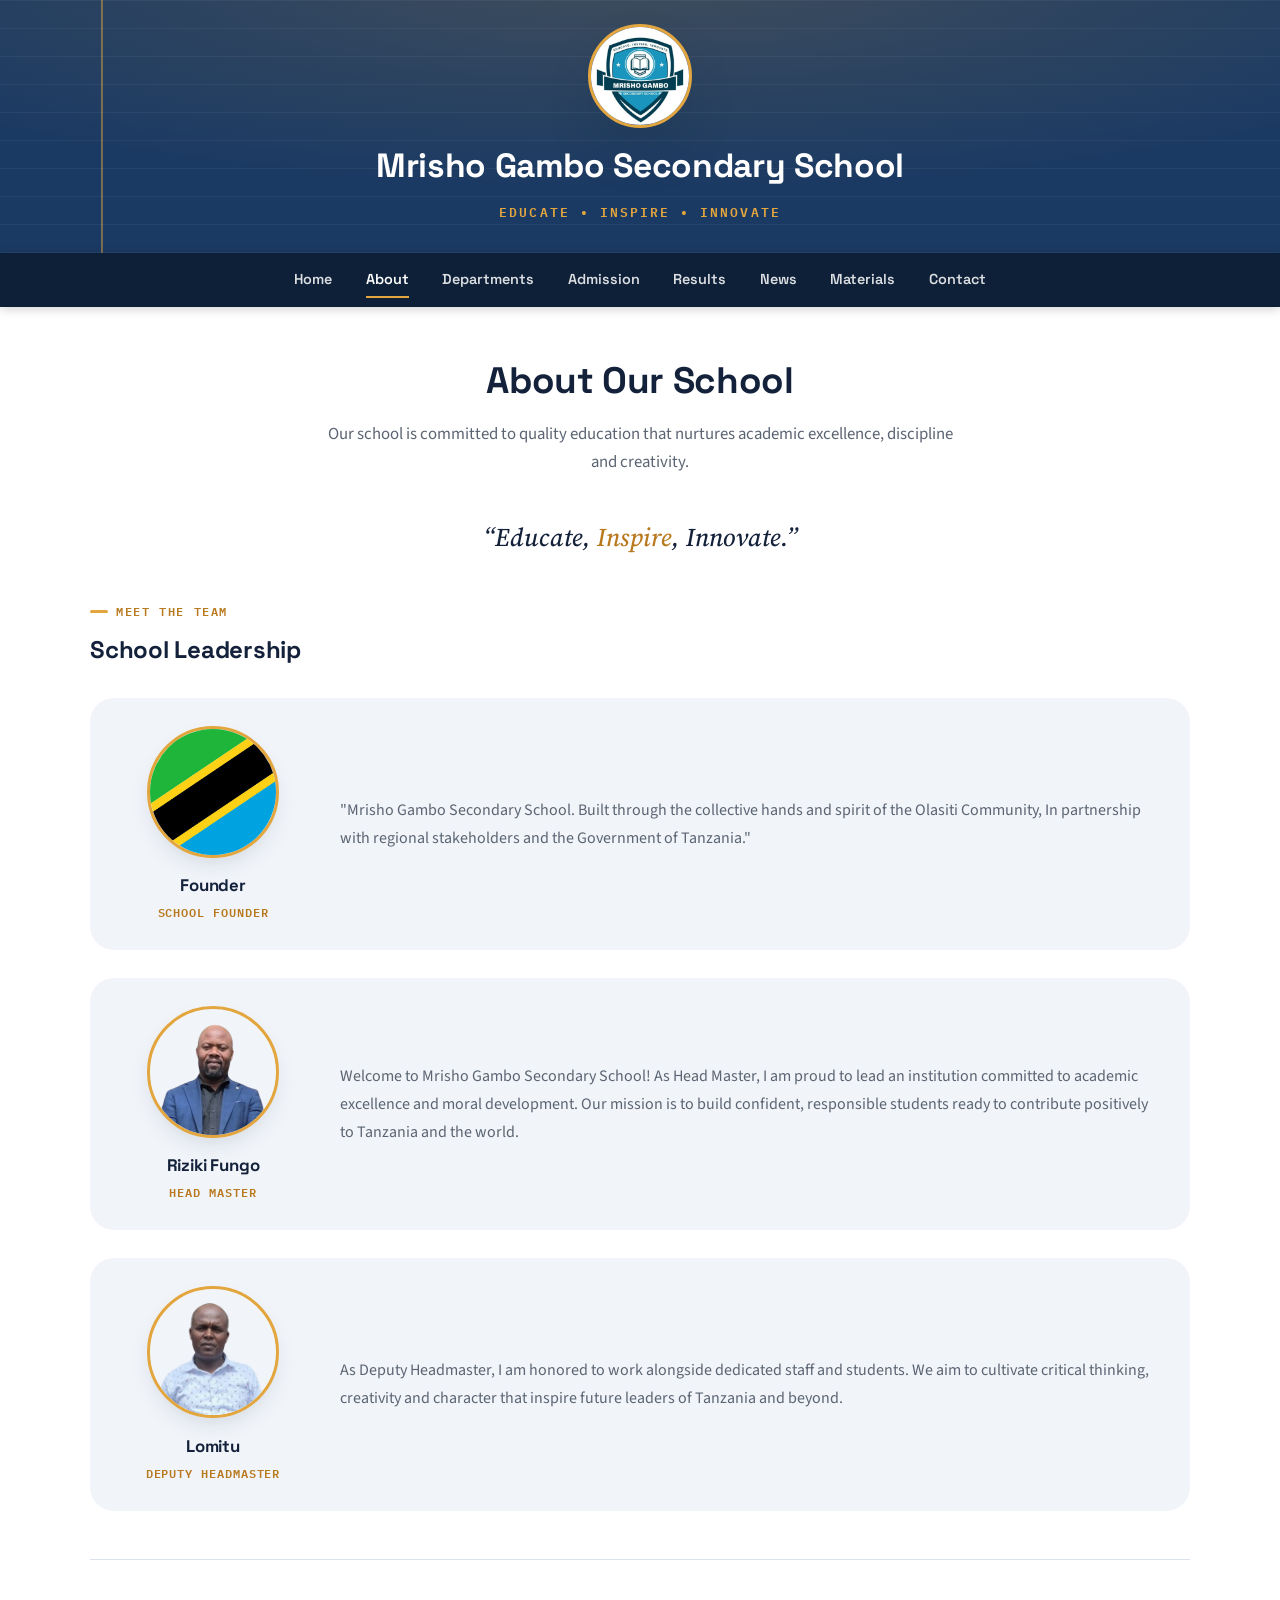
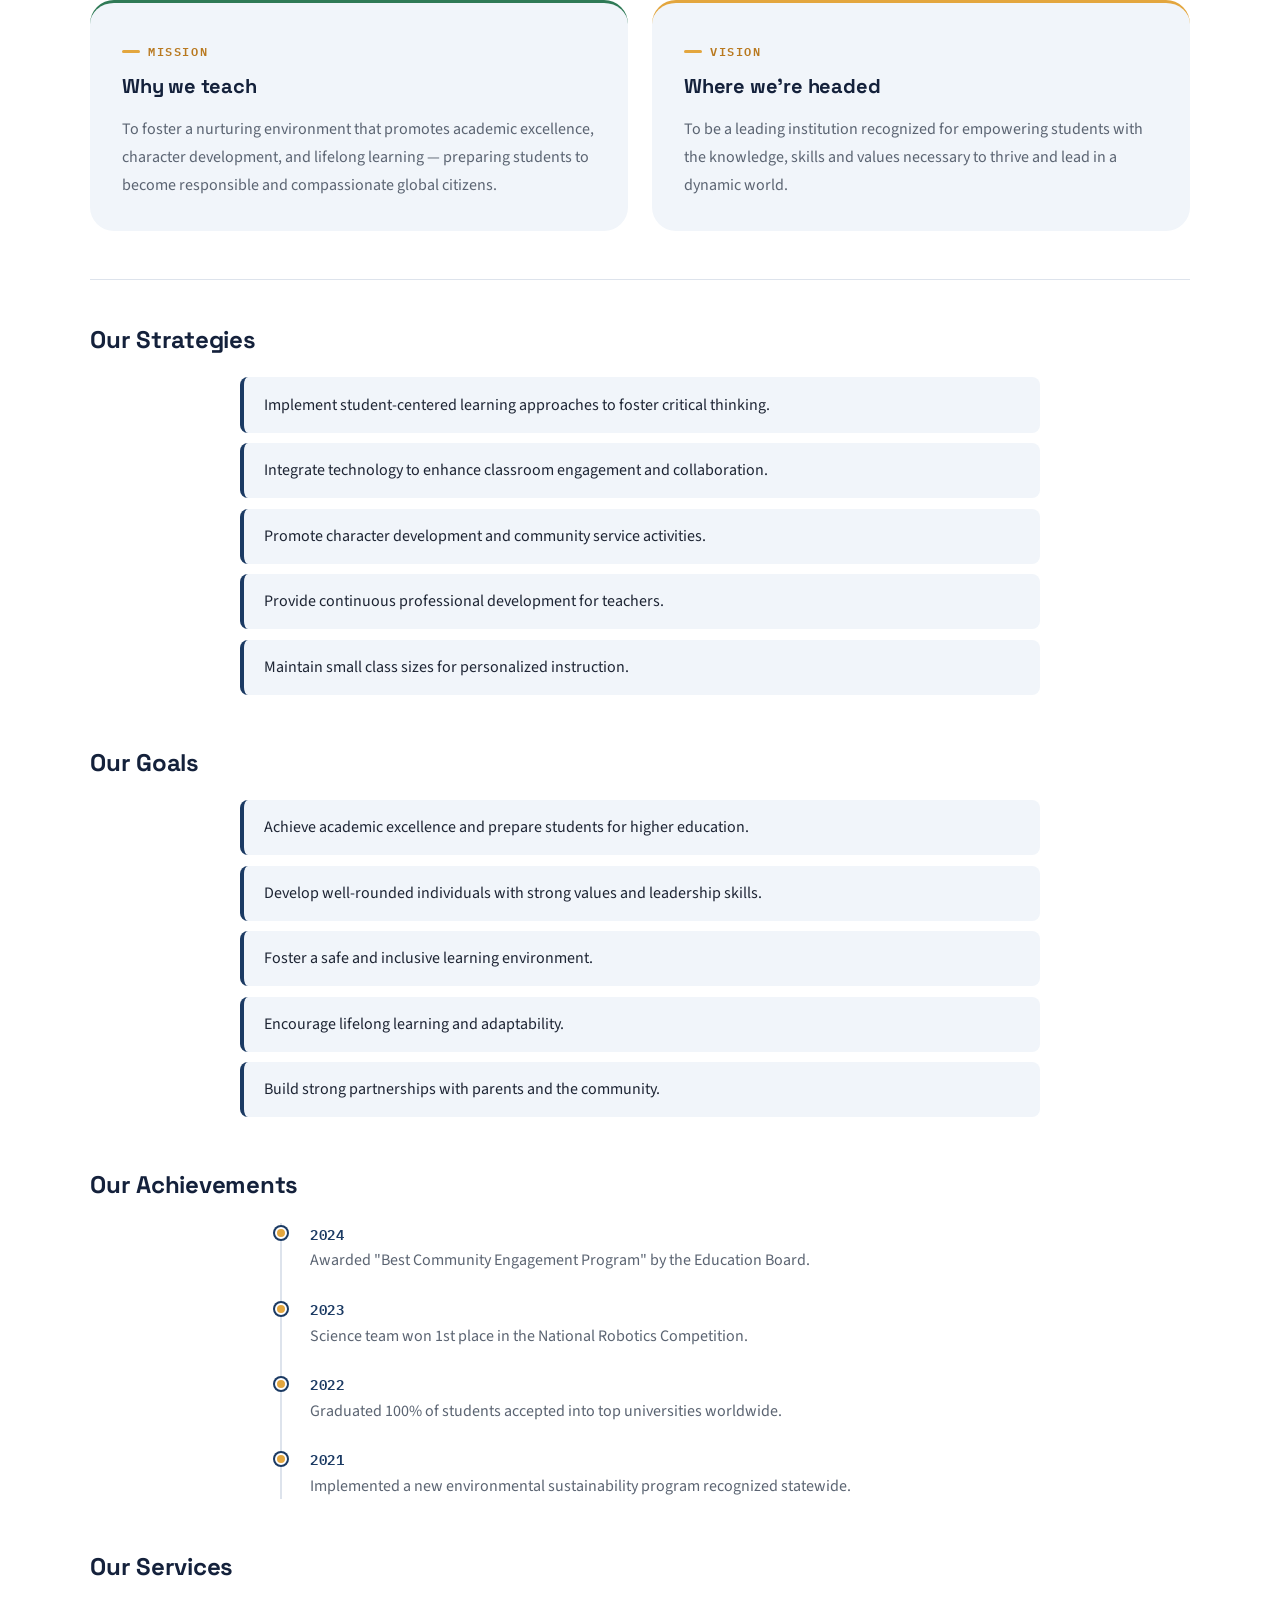
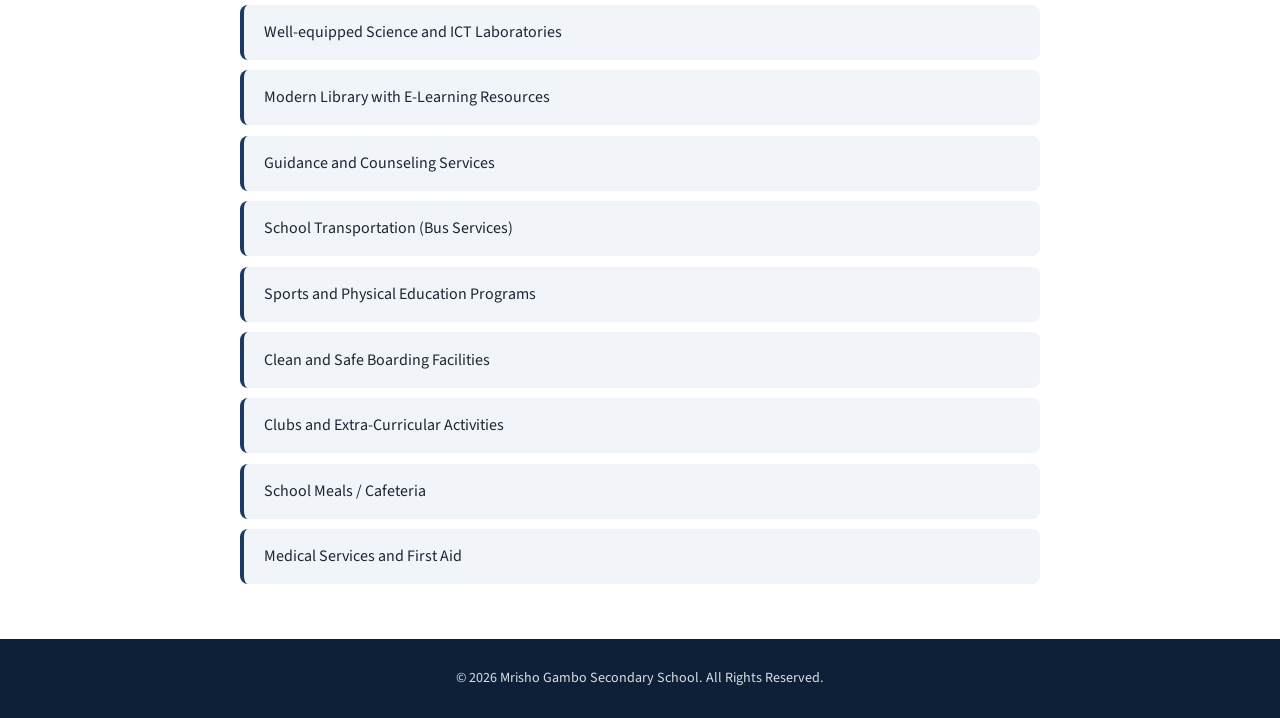
==== about.html @ 1a96da97 "Update about.html" ====
<!DOCTYPE html>
<html lang="en">
<head>
  <meta charset="UTF-8">
  <meta name="viewport" content="width=device-width, initial-scale=1.0">
  <title>About | Mrisho Gambo Secondary School</title>
  <link rel="stylesheet" href="style.css">
</head>
<body>

  <header class="site-header">
    <div class="header-inner">
      <img src="school-logo.jpg" alt="Mrisho Gambo Secondary School Logo" class="school-logo">
      <h1>Mrisho Gambo Secondary School</h1>
      <p class="tagline">Educate • Inspire • Innovate</p>
    </div>
  </header>

    <nav class="main-nav">
    <div class="nav-inner">
      <span class="nav-brand">Menu</span>
      <button class="nav-toggle" aria-label="Toggle navigation menu" aria-expanded="false">
        <span></span><span></span><span></span>
      </button>
    </div>
    <ul>
      <li><a href="home.html">Home</a></li>
      <li><a href="about.html" class="active">About</a></li>
      <li><a href="departments.html">Departments</a></li>
      <li><a href="admission.html">Admission</a></li>
      <li><a href="results.html">Results</a></li>
      <li><a href="news.html">News</a></li>
      <li><a href="notes.html">Materials</a></li>
      <li><a href="contact.html">Contact</a></li>
    </ul>
  </nav>

  <main>
    <h1 class="page-title">About Our School</h1>
    <p class="page-subtitle">Our school is committed to quality education that nurtures academic excellence, discipline and creativity.</p>

    <p class="motto">“Educate, <span>Inspire</span>, Innovate.”</p>

    <!-- Leadership -->
    <section>
      <span class="eyebrow">Meet the team</span>
      <h2>School Leadership</h2>

      <div class="profile-row">
        <div class="person-card">
          <img loading="lazy" src="flag.jpg" alt="Founder" class="person-photo">
          <h3>Founder</h3>
          <p class="person-role">School Founder</p>
        </div>
        <div class="profile-text">
          <p>
            "Mrisho Gambo Secondary School. Built through the collective hands and spirit of the Olasiti Community, 
            In partnership with regional stakeholders and the Government of Tanzania."
          </p>
        </div>
      </div>

      <div class="profile-row">
        <div class="person-card">
          <img loading="lazy" src="fungo.png" alt="Head Master" class="person-photo">
          <h3>Riziki Fungo</h3>
          <p class="person-role">Head Master</p>
        </div>
        <div class="profile-text">
          <p>
            Welcome to Mrisho Gambo Secondary School!
            As Head Master, I am proud to lead an institution committed to academic excellence
            and moral development. Our mission is to build confident, responsible students
            ready to contribute positively to Tanzania and the world.
          </p>
        </div>
      </div>

      <div class="profile-row">
        <div class="person-card">
          <img loading="lazy" src="lomitu.png" alt="Deputy Headmaster" class="person-photo">
          <h3>Lomitu</h3>
          <p class="person-role">Deputy Headmaster</p>
        </div>
        <div class="profile-text">
          <p>
            As Deputy Headmaster, I am honored to work alongside dedicated staff and students.
            We aim to cultivate critical thinking, creativity and character that inspire
            future leaders of Tanzania and beyond.
          </p>
        </div>
      </div>
    </section>

    <hr>

    <section>
      <div class="icon-panels">
        <div class="icon-panel">
          <span class="eyebrow">Mission</span>
          <h2>Why we teach</h2>
          <p>
            To foster a nurturing environment that promotes academic excellence, character development,
            and lifelong learning — preparing students to become responsible and compassionate global citizens.
          </p>
        </div>
        <div class="icon-panel">
          <span class="eyebrow">Vision</span>
          <h2>Where we're headed</h2>
          <p>
            To be a leading institution recognized for empowering students with the knowledge,
            skills and values necessary to thrive and lead in a dynamic world.
          </p>
        </div>
      </div>
    </section>

    <hr>

    <section>
      <h2>Our Strategies</h2>
      <ul class="content-list">
        <li>Implement student-centered learning approaches to foster critical thinking.</li>
        <li>Integrate technology to enhance classroom engagement and collaboration.</li>
        <li>Promote character development and community service activities.</li>
        <li>Provide continuous professional development for teachers.</li>
        <li>Maintain small class sizes for personalized instruction.</li>
      </ul>
    </section>

    <section>
      <h2>Our Goals</h2>
      <ul class="content-list">
        <li>Achieve academic excellence and prepare students for higher education.</li>
        <li>Develop well-rounded individuals with strong values and leadership skills.</li>
        <li>Foster a safe and inclusive learning environment.</li>
        <li>Encourage lifelong learning and adaptability.</li>
        <li>Build strong partnerships with parents and the community.</li>
      </ul>
    </section>

    <section>
      <h2>Our Achievements</h2>
      <ol class="timeline">
        <li><span class="year">2024</span><p>Awarded "Best Community Engagement Program" by the Education Board.</p></li>
        <li><span class="year">2023</span><p>Science team won 1st place in the National Robotics Competition.</p></li>
        <li><span class="year">2022</span><p>Graduated 100% of students accepted into top universities worldwide.</p></li>
        <li><span class="year">2021</span><p>Implemented a new environmental sustainability program recognized statewide.</p></li>
      </ol>
    </section>

    <section>
      <h2>Our Services</h2>
      <ul class="content-list">
        <li>Well-equipped Science and ICT Laboratories</li>
        <li>Modern Library with E-Learning Resources</li>
        <li>Guidance and Counseling Services</li>
        <li>School Transportation (Bus Services)</li>
        <li>Sports and Physical Education Programs</li>
        <li>Clean and Safe Boarding Facilities</li>
        <li>Clubs and Extra-Curricular Activities</li>
        <li>School Meals / Cafeteria</li>
        <li>Medical Services and First Aid</li>
      </ul>
    </section>

  </main>

  <footer class="site-footer">
    <p>&copy; 2026 Mrisho Gambo Secondary School. All Rights Reserved.</p>
  </footer>

  <script src="site.js" defer></script>
</body>
</html>
---- style.css ----
/* ==================================================================
   Mrisho Gambo Secondary School — Shared Styles
   Design system: exercise-book ruled margins, brass gold + deep
   indigo, Space Grotesk headings over Source Sans body copy.
   ================================================================== */

@import url('https://fonts.googleapis.com/css2?family=Space+Grotesk:wght@500;600;700&family=Source+Sans+3:wght@400;500;600;700&family=Source+Serif+4:ital,opsz,wght@0,8..60,500;1,8..60,500&family=IBM+Plex+Mono:wght@500;600&display=swap');

:root {
  /* Color */
  --ink: #14213b;
  --indigo: #1b3a63;
  --indigo-deep: #0e2038;
  --gold: #e3a63e;
  --gold-deep: #b9791f;
  --leaf: #2f7a56;
  --leaf-deep: #21573d;
  --paper: #ffffff;
  --panel: #f1f5fa;
  --panel-deep: #e7edf5;
  --line: #dde3ec;
  --text: #1d2433;
  --text-muted: #5b6472;

  /* Elevation */
  --shadow-sm: 0 1px 3px rgba(14, 32, 56, 0.08);
  --shadow: 0 10px 28px -12px rgba(14, 32, 56, 0.22);
  --shadow-lg: 0 26px 60px -18px rgba(14, 32, 56, 0.3);

  /* Shape / motion */
  --radius-sm: 8px;
  --radius: 14px;
  --radius-lg: 24px;
  --ease: cubic-bezier(0.4, 0, 0.2, 1);
  --speed: 0.25s;

  /* Type */
  --font-display: 'Space Grotesk', 'Segoe UI', sans-serif;
  --font-body: 'Source Sans 3', 'Segoe UI', sans-serif;
  --font-serif: 'Source Serif 4', Georgia, serif;
  --font-mono: 'IBM Plex Mono', 'Consolas', monospace;
}

*, *::before, *::after { box-sizing: border-box; margin: 0; padding: 0; }

html { scroll-behavior: smooth; }

@media (prefers-reduced-motion: reduce) {
  html { scroll-behavior: auto; }
  *, *::before, *::after { animation-duration: 0.01ms !important; animation-iteration-count: 1 !important; transition-duration: 0.01ms !important; }
}

body {
  font-family: var(--font-body);
  background: var(--paper);
  color: var(--text);
  line-height: 1.65;
  min-height: 100vh;
  display: flex;
  flex-direction: column;
}

img { max-width: 100%; height: auto; display: block; }

a { color: var(--indigo); text-decoration: none; transition: color var(--speed) var(--ease); }
a:hover { color: var(--gold-deep); }

:focus-visible {
  outline: 3px solid var(--gold);
  outline-offset: 2px;
  border-radius: 4px;
}

h1, h2, h3, h4 { font-family: var(--font-display); color: var(--ink); font-weight: 700; letter-spacing: -0.01em; }

/* ========== EYEBROW / LABEL ========== */
.eyebrow {
  display: inline-flex;
  align-items: center;
  gap: 0.5rem;
  font-family: var(--font-mono);
  font-size: 0.72rem;
  font-weight: 600;
  letter-spacing: 0.14em;
  text-transform: uppercase;
  color: var(--gold-deep);
  margin-bottom: 0.6rem;
}

.eyebrow::before {
  content: "";
  width: 18px;
  height: 3px;
  background: var(--gold);
  border-radius: 2px;
  flex-shrink: 0;
}

/* ========== HEADER ========== */
.site-header {
  position: relative;
  background: var(--indigo);
  color: var(--white, #fff);
  padding: 1.5rem 1.5rem 0;
  text-align: center;
  overflow: hidden;
  isolation: isolate;
}

/* Exercise-book ruled-paper texture + margin line — the site's signature motif */
.site-header::before {
  content: "";
  position: absolute;
  inset: 0;
  z-index: -1;
  background-image:
    linear-gradient(rgba(255, 255, 255, 0.055) 1px, transparent 1px),
    linear-gradient(90deg, transparent calc(8% - 1px), rgba(227, 166, 62, 0.55) calc(8% - 1px), rgba(227, 166, 62, 0.55) 8%, transparent calc(8% + 1px));
  background-size: 100% 28px, 100% 100%;
  background-repeat: repeat, no-repeat;
  opacity: 0.9;
}

.site-header::after {
  content: "";
  position: absolute;
  inset: 0;
  z-index: -1;
  background: radial-gradient(120% 140% at 50% -10%, rgba(227, 166, 62, 0.18), transparent 60%);
}

.header-inner {
  max-width: 1140px;
  margin: 0 auto;
  display: flex;
  flex-direction: column;
  align-items: center;
  gap: 0.5rem;
  padding-bottom: 1.6rem;
}

.school-logo {
  width: 104px;
  height: 104px;
  border-radius: 50%;
  object-fit: cover;
  border: 3px solid var(--gold);
  box-shadow: var(--shadow-lg);
  background: var(--paper);
}

.site-header h1 {
  font-size: clamp(1.5rem, 1.1rem + 1.5vw, 2.1rem);
  font-weight: 700;
  letter-spacing: -0.01em;
  margin: 0.15rem 0 0;
  color: var(--paper);
}

.site-header .tagline {
  font-family: var(--font-mono);
  font-size: 0.8rem;
  font-weight: 600;
  letter-spacing: 0.16em;
  text-transform: uppercase;
  color: var(--gold);
  margin-bottom: 0.25rem;
}

/* ========== NAVIGATION ========== */
.main-nav {
  background: var(--indigo-deep);
  position: sticky;
  top: 0;
  z-index: 200;
  box-shadow: 0 2px 10px rgba(0, 0, 0, 0.18);
}

.nav-inner {
  max-width: 1140px;
  margin: 0 auto;
  display: flex;
  align-items: center;
  justify-content: space-between;
  padding: 0 1rem;
}

.nav-brand {
  display: none;
  font-family: var(--font-display);
  font-weight: 700;
  color: var(--paper);
  font-size: 0.95rem;
  padding: 0.9rem 0;
}

.nav-toggle {
  display: none;
  flex-direction: column;
  justify-content: center;
  align-items: center;
  gap: 5px;
  width: 42px;
  height: 42px;
  margin: 0.55rem 0;
  background: transparent;
  border: 1px solid rgba(255, 255, 255, 0.25);
  border-radius: var(--radius-sm);
  cursor: pointer;
}

.nav-toggle span {
  display: block;
  width: 20px;
  height: 2px;
  background: var(--paper);
  border-radius: 2px;
  transition: transform var(--speed) var(--ease), opacity var(--speed) var(--ease);
}

.nav-toggle[aria-expanded="true"] span:nth-child(1) { transform: translateY(7px) rotate(45deg); }
.nav-toggle[aria-expanded="true"] span:nth-child(2) { opacity: 0; }
.nav-toggle[aria-expanded="true"] span:nth-child(3) { transform: translateY(-7px) rotate(-45deg); }

.main-nav ul {
  list-style: none;
  display: flex;
  flex-wrap: wrap;
  justify-content: center;
  margin: 0 auto;
  padding: 0;
}

.main-nav a {
  position: relative;
  display: block;
  color: rgba(255, 255, 255, 0.85);
  padding: 0.95rem 1.05rem;
  font-family: var(--font-display);
  font-weight: 600;
  font-size: 0.9rem;
  transition: color var(--speed) var(--ease);
}

.main-nav a::after {
  content: "";
  position: absolute;
  left: 1.05rem;
  right: 1.05rem;
  bottom: 0.55rem;
  height: 2px;
  background: var(--gold);
  transform: scaleX(0);
  transform-origin: left;
  transition: transform var(--speed) var(--ease);
}

.main-nav a:hover,
.main-nav a.active {
  color: var(--paper);
}

.main-nav a:hover::after,
.main-nav a.active::after {
  transform: scaleX(1);
}

/* ========== MAIN CONTENT ========== */
main {
  flex: 1;
  width: 100%;
  max-width: 1140px;
  margin: 0 auto;
  padding: 2.75rem 1.25rem;
}

.page-title {
  text-align: center;
  font-size: clamp(1.7rem, 1.4rem + 1.2vw, 2.3rem);
  color: var(--ink);
  margin-bottom: 0.6rem;
}

.page-subtitle {
  text-align: center;
  color: var(--text-muted);
  max-width: 640px;
  margin: 0 auto 2.5rem;
  font-size: 1.05rem;
}

section { margin-bottom: 3rem; }
section:last-child { margin-bottom: 0; }

section > h2 {
  color: var(--ink);
  font-size: 1.5rem;
  margin-bottom: 1.1rem;
}

hr {
  border: none;
  border-top: 1px solid var(--line);
  margin: 2.5rem 0;
}

/* Reveal-on-scroll (progressive enhancement via site.js) */
.reveal {
  opacity: 0;
  transform: translateY(16px);
  transition: opacity 0.6s var(--ease), transform 0.6s var(--ease);
}

.reveal.is-visible { opacity: 1; transform: none; }

/* ========== CARDS ========== */
.card-grid {
  display: grid;
  grid-template-columns: repeat(auto-fit, minmax(250px, 1fr));
  gap: 1.5rem;
  margin: 1.5rem 0;
}

.card {
  background: var(--paper);
  border-radius: var(--radius);
  padding: 1.75rem 1.5rem;
  box-shadow: var(--shadow-sm);
  transition: transform var(--speed) var(--ease), box-shadow var(--speed) var(--ease), border-color var(--speed) var(--ease);
  text-align: left;
  border: 1px solid var(--line);
  border-top: 3px solid var(--indigo);
}

.card:hover {
  transform: translateY(-5px);
  box-shadow: var(--shadow);
  border-top-color: var(--gold);
}

.card h3 { color: var(--ink); font-size: 1.2rem; margin-bottom: 0.5rem; }
.card p { color: var(--text-muted); font-size: 0.95rem; margin-bottom: 1.25rem; }

.btn {
  display: inline-flex;
  align-items: center;
  gap: 0.5rem;
  background: var(--indigo);
  color: var(--paper);
  padding: 0.7rem 1.4rem;
  border-radius: var(--radius-sm);
  font-family: var(--font-display);
  font-weight: 600;
  font-size: 0.88rem;
  border: none;
  cursor: pointer;
  transition: background var(--speed) var(--ease), transform var(--speed) var(--ease), box-shadow var(--speed) var(--ease);
}

.btn::after { content: "\2192"; transition: transform var(--speed) var(--ease); }
.btn:hover { background: var(--indigo-deep); color: var(--paper); transform: translateY(-2px); box-shadow: var(--shadow); }
.btn:hover::after { transform: translateX(3px); }

.btn-accent { background: var(--gold); color: var(--indigo-deep); }
.btn-accent:hover { background: var(--gold-deep); color: var(--paper); }

/* ========== LISTS ========== */
.content-list {
  list-style: none;
  max-width: 800px;
  margin: 0 auto;
}

.content-list li {
  background: var(--panel);
  padding: 0.95rem 1.25rem;
  margin-bottom: 0.65rem;
  border-radius: var(--radius-sm);
  border-left: 4px solid var(--indigo);
  line-height: 1.55;
}

.content-list li strong { color: var(--indigo); font-family: var(--font-display); }

/* ========== TABLES ========== */
.table-wrap {
  overflow-x: auto;
  margin: 1.5rem 0;
  border-radius: var(--radius);
  box-shadow: var(--shadow-sm);
  background: var(--paper);
  border: 1px solid var(--line);
}

table { width: 100%; border-collapse: collapse; min-width: 600px; }

th, td { padding: 0.9rem 1rem; text-align: center; border-bottom: 1px solid var(--line); font-size: 0.94rem; }

th {
  background: var(--indigo);
  color: var(--paper);
  font-family: var(--font-mono);
  font-weight: 600;
  font-size: 0.78rem;
  letter-spacing: 0.06em;
  text-transform: uppercase;
  white-space: nowrap;
}

tr:nth-child(even) { background: var(--panel); }
tr:hover { background: var(--panel-deep); }

td:first-child { text-align: left; font-weight: 600; white-space: nowrap; color: var(--ink); }

/* ========== PROFILE / FLIP CARDS ========== */
.profile-row {
  display: flex;
  flex-wrap: wrap;
  gap: 2rem;
  align-items: center;
  margin: 1.75rem 0;
  background: var(--panel);
  padding: 1.75rem;
  border-radius: var(--radius-lg);
}

.profile-text { flex: 1; min-width: 260px; }
.profile-text p { color: var(--text-muted); line-height: 1.75; }

/* Leadership portrait — static, no interaction required to read it */
.person-card {
  width: 190px;
  flex-shrink: 0;
  text-align: center;
}

.person-photo {
  width: 132px;
  height: 132px;
  border-radius: 50%;
  object-fit: cover;
  margin: 0 auto 0.9rem;
  border: 3px solid var(--gold);
  box-shadow: var(--shadow);
}

.person-card h3 { font-size: 1.05rem; color: var(--ink); margin-bottom: 0.2rem; }

.person-card .person-role {
  font-family: var(--font-mono);
  font-size: 0.72rem;
  font-weight: 600;
  letter-spacing: 0.08em;
  text-transform: uppercase;
  color: var(--gold-deep);
}

/* Department cards — subject header strip + head-of-department row, always visible */
.dept-grid {
  display: grid;
  grid-template-columns: repeat(auto-fill, minmax(220px, 1fr));
  gap: 1.25rem;
  margin: 1.5rem 0;
}

.dept-card {
  background: var(--paper);
  border-radius: var(--radius);
  overflow: hidden;
  border: 1px solid var(--line);
  box-shadow: var(--shadow-sm);
  transition: transform var(--speed) var(--ease), box-shadow var(--speed) var(--ease);
}

.dept-card:hover { transform: translateY(-4px); box-shadow: var(--shadow); }

.dept-top {
  color: var(--paper);
  font-family: var(--font-display);
  font-weight: 700;
  font-size: 0.85rem;
  letter-spacing: 0.02em;
  padding: 0.85rem 1rem;
  background: var(--indigo);
}

/* Rotate a harmonious 6-color set across department cards instead of arbitrary inline colors */
.dept-card:nth-of-type(6n+1) .dept-top { background: var(--indigo); }
.dept-card:nth-of-type(6n+2) .dept-top { background: var(--leaf); }
.dept-card:nth-of-type(6n+3) .dept-top { background: var(--gold-deep); }
.dept-card:nth-of-type(6n+4) .dept-top { background: #4a4f80; }
.dept-card:nth-of-type(6n+5) .dept-top { background: #2c6e73; }
.dept-card:nth-of-type(6n+6) .dept-top { background: #8a5a2e; }

.dept-body {
  display: flex;
  align-items: center;
  gap: 0.85rem;
  padding: 0.95rem 1rem;
}

.dept-avatar {
  width: 48px;
  height: 48px;
  border-radius: 50%;
  object-fit: cover;
  flex-shrink: 0;
  border: 2px solid var(--panel);
}

.dept-body h3 { font-size: 0.94rem; color: var(--ink); margin-bottom: 0.15rem; }
.dept-body p { color: var(--text-muted); font-size: 0.78rem; }

/* ========== CONTACT CARDS ========== */
.contact-grid {
  display: grid;
  grid-template-columns: repeat(auto-fit, minmax(260px, 1fr));
  gap: 1.5rem;
  margin: 2rem 0;
}

.teacher-card {
  background: var(--paper);
  border-radius: var(--radius);
  padding: 1.85rem 1.35rem;
  text-align: center;
  box-shadow: var(--shadow-sm);
  border-top: 4px solid var(--indigo);
  transition: transform var(--speed) var(--ease), box-shadow var(--speed) var(--ease);
}

.teacher-card:hover { transform: translateY(-5px); box-shadow: var(--shadow); }

.teacher-card img {
  width: 116px; height: 116px; border-radius: 50%; object-fit: cover;
  margin: 0 auto 1rem; border: 3px solid var(--panel);
}

.teacher-card h3 { color: var(--ink); font-size: 1.2rem; margin-bottom: 0.2rem; }

.teacher-card .role {
  font-family: var(--font-mono); color: var(--gold-deep); font-weight: 600;
  margin-bottom: 0.85rem; font-size: 0.78rem; letter-spacing: 0.08em; text-transform: uppercase;
}

.teacher-card .contact-info { font-size: 0.9rem; color: var(--text-muted); }
.teacher-card .contact-info a { color: var(--indigo); }

/* Contact form */
.contact-form {
  background: var(--panel);
  padding: 2.25rem;
  border-radius: var(--radius-lg);
  max-width: 560px;
  margin: 2rem auto;
}

.contact-form h2 { text-align: center; margin-bottom: 1.5rem; display: block; }

.contact-form label {
  display: block; font-weight: 600; margin-bottom: 0.35rem;
  font-size: 0.85rem; color: var(--ink); font-family: var(--font-display);
}

.contact-form input, .contact-form textarea {
  width: 100%; padding: 0.75rem 1rem; margin-bottom: 1.1rem;
  border: 1px solid var(--line); border-radius: var(--radius-sm);
  font-size: 1rem; font-family: var(--font-body); background: var(--paper);
  transition: border-color var(--speed) var(--ease), box-shadow var(--speed) var(--ease);
}

.contact-form input:focus, .contact-form textarea:focus {
  outline: none; border-color: var(--indigo);
  box-shadow: 0 0 0 3px rgba(27, 58, 99, 0.14);
}

.contact-form button { width: 100%; justify-content: center; padding: 0.9rem; font-size: 1rem; }

/* Map */
.map-container {
  width: 100%; border-radius: var(--radius-lg); overflow: hidden;
  box-shadow: var(--shadow); margin: 2rem 0; background: var(--panel);
  border: 1px solid var(--line);
}

.map-container iframe { width: 100%; height: 400px; border: 0; display: block; }

/* ========== NEWS ========== */
.news-list {
  display: grid;
  grid-template-columns: repeat(auto-fit, minmax(300px, 1fr));
  gap: 1.4rem;
  max-width: 1000px;
  margin: 0 auto;
}

.news-item {
  background: var(--paper);
  padding: 1.5rem 1.6rem;
  border-radius: var(--radius);
  box-shadow: var(--shadow-sm);
  border-left: 5px solid var(--indigo);
  transition: box-shadow var(--speed) var(--ease), transform var(--speed) var(--ease), border-color var(--speed) var(--ease);
}

.news-item:hover { box-shadow: var(--shadow); transform: translateY(-3px); border-left-color: var(--gold); }
.news-item h3 { font-size: 1.1rem; margin-bottom: 0.5rem; }
.news-item h3 a { color: var(--ink); cursor: pointer; }
.news-item h3 a:hover { color: var(--gold-deep); }
.news-item p { color: var(--text-muted); font-size: 0.94rem; }

/* Modal */
.modal {
  display: none; position: fixed; z-index: 1000; inset: 0;
  background: rgba(14, 32, 56, 0.65); overflow-y: auto; padding: 2rem 1rem;
}

.modal-content {
  background: var(--paper); max-width: 640px; margin: 2rem auto; padding: 1.75rem;
  border-radius: var(--radius-lg); text-align: center; position: relative;
  max-height: 85vh; overflow-y: auto; box-shadow: var(--shadow-lg);
}

.modal-content img { width: 100%; border-radius: var(--radius-sm); margin-bottom: 0.75rem; }
.modal-content h2 { margin-bottom: 1rem; }
.modal-content ul { text-align: left; margin: 1rem 0; padding-left: 1.2rem; }
.modal-content li { margin-bottom: 0.45rem; }

.close-btn {
  background: var(--indigo); color: var(--paper); border: none; padding: 0.6rem 1.5rem;
  border-radius: var(--radius-sm); font-family: var(--font-display); font-weight: 600;
  cursor: pointer; margin-top: 0.75rem; font-size: 0.92rem;
}

.close-btn:hover { background: var(--indigo-deep); }

/* ========== NOTES / MATERIALS ========== */
.materials-grid {
  display: grid;
  grid-template-columns: repeat(auto-fit, minmax(220px, 1fr));
  gap: 1.25rem;
  margin: 1.5rem 0 2.5rem;
}

.material-card {
  background: var(--indigo);
  color: var(--paper);
  padding: 1.6rem 1.35rem;
  border-radius: var(--radius);
  text-align: center;
  box-shadow: var(--shadow-sm);
  transition: transform var(--speed) var(--ease), background var(--speed) var(--ease), box-shadow var(--speed) var(--ease);
}

.material-card:hover { transform: translateY(-4px); background: var(--indigo-deep); box-shadow: var(--shadow); }
.material-card h3 { font-size: 1.02rem; margin-bottom: 0.95rem; letter-spacing: 0.01em; color: var(--paper); }
.material-card .btn { background: var(--paper); color: var(--indigo); font-size: 0.82rem; padding: 0.55rem 1.1rem; }
.material-card .btn:hover { background: var(--gold); color: var(--indigo-deep); }

/* ========== HOME SPECIFIC ========== */
.hero {
  position: relative;
  width: 100%;
  max-height: 480px;
  overflow: hidden;
}

.hero img { width: 100%; height: 480px; object-fit: cover; }

.hero::after {
  content: "";
  position: absolute; inset: 0;
  background: linear-gradient(to top, rgba(14, 32, 56, 0.88) 0%, rgba(14, 32, 56, 0.35) 55%, rgba(14, 32, 56, 0.05) 100%);
}

.hero-copy {
  position: absolute;
  left: 0; right: 0; bottom: 0;
  z-index: 2;
  max-width: 1140px;
  margin: 0 auto;
  padding: 0 1.25rem 2.25rem;
  color: var(--paper);
}

.hero-copy .eyebrow { color: var(--gold); }
.hero-copy .eyebrow::before { background: var(--gold); }

.hero-copy h1 {
  font-size: clamp(1.8rem, 1.3rem + 2.4vw, 3rem);
  color: var(--paper);
  max-width: 640px;
  margin-bottom: 0.6rem;
}

.hero-copy p {
  max-width: 520px;
  color: rgba(255, 255, 255, 0.88);
  font-size: 1.05rem;
  margin-bottom: 1.4rem;
}

.hero-actions { display: flex; flex-wrap: wrap; gap: 0.85rem; }

.stat-strip {
  display: grid;
  grid-template-columns: repeat(auto-fit, minmax(130px, 1fr));
  gap: 1px;
  background: var(--line);
  border: 1px solid var(--line);
  border-radius: var(--radius);
  overflow: hidden;
  margin: 2.5rem 0;
}

.stat-strip .stat {
  background: var(--paper);
  padding: 1.4rem 1rem;
  text-align: center;
}

.stat .stat-num {
  display: block;
  font-family: var(--font-mono);
  font-size: 1.7rem;
  font-weight: 600;
  color: var(--indigo);
}

.stat .stat-label {
  font-size: 0.78rem;
  color: var(--text-muted);
  letter-spacing: 0.03em;
}

.bulletin-grid {
  display: grid;
  grid-template-columns: repeat(auto-fit, minmax(280px, 1fr));
  gap: 1.5rem;
}

.notifications-box, .events-box {
  background: var(--panel);
  padding: 1.6rem 1.75rem;
  border-radius: var(--radius-lg);
}

.notifications-box h3, .events-box h3 { color: var(--ink); margin-bottom: 1rem; font-size: 1.15rem; }
.notifications-box ul, .events-box ul { list-style: none; }

.notifications-box li, .events-box li {
  position: relative;
  background: var(--paper);
  padding: 0.75rem 1rem 0.75rem 1.75rem;
  margin-bottom: 0.55rem;
  border-radius: var(--radius-sm);
  color: var(--text);
  font-size: 0.94rem;
  box-shadow: var(--shadow-sm);
}

.notifications-box li::before, .events-box li::before {
  content: "";
  position: absolute; left: 0.75rem; top: 1.05rem;
  width: 6px; height: 6px; border-radius: 50%;
  background: var(--gold);
}

/* Motto highlight */
.motto {
  text-align: center;
  font-family: var(--font-serif);
  font-style: italic;
  font-size: 1.6rem;
  color: var(--ink);
  font-weight: 500;
  margin: 0.5rem 0 2.25rem;
}

.motto span { color: var(--gold-deep); }

/* Slideshow */
.slideshow {
  position: relative;
  height: 380px;
  overflow: hidden;
  border-radius: var(--radius-lg);
  margin-bottom: 2rem;
  box-shadow: var(--shadow);
}

.slideshow-teachers {
  height: 280px;
}

.slide { position: absolute; inset: 0; background-size: cover; background-position: center; opacity: 0; transition: opacity 1s ease; }
.slide.active { opacity: 1; }

.slide .overlay {
  position: absolute; inset: 0;
  background: linear-gradient(to top, rgba(14, 32, 56, 0.85), rgba(14, 32, 56, 0.2));
  display: flex; flex-direction: column; justify-content: flex-end;
  padding: 2rem; color: var(--paper);
}

.slide .overlay h1 { font-size: 1.8rem; margin-bottom: 0.4rem; color: var(--paper); }
.slide .overlay p { font-size: 1.05rem; opacity: 0.95; }

/* ========== TIMELINE (achievements) ========== */
.timeline {
  list-style: none;
  max-width: 720px;
  margin: 0 auto;
  border-left: 2px solid var(--line);
  padding-left: 0;
}

.timeline li {
  position: relative;
  padding: 0 0 1.5rem 1.75rem;
}

.timeline li:last-child { padding-bottom: 0; }

.timeline li::before {
  content: "";
  position: absolute;
  left: -7px;
  top: 0.3rem;
  width: 12px; height: 12px;
  border-radius: 50%;
  background: var(--gold);
  border: 2px solid var(--paper);
  box-shadow: 0 0 0 2px var(--indigo);
}

.timeline .year {
  display: block;
  font-family: var(--font-mono);
  font-weight: 600;
  color: var(--indigo);
  font-size: 0.85rem;
  letter-spacing: 0.04em;
  margin-bottom: 0.15rem;
}

.timeline p { color: var(--text-muted); }

/* Icon panels (mission / vision) */
.icon-panels {
  display: grid;
  grid-template-columns: repeat(auto-fit, minmax(280px, 1fr));
  gap: 1.5rem;
}

.icon-panel {
  background: var(--panel);
  border-radius: var(--radius-lg);
  padding: 2rem;
  border-top: 3px solid var(--leaf);
}

.icon-panel:nth-of-type(2) { border-top-color: var(--gold); }

.icon-panel h2 { font-size: 1.25rem; margin-bottom: 0.75rem; }
.icon-panel p { color: var(--text-muted); line-height: 1.75; }

/* ========== FOOTER ========== */
.site-footer {
  background: var(--indigo-deep);
  color: rgba(255, 255, 255, 0.85);
  text-align: center;
  padding: 1.75rem 1rem;
  margin-top: auto;
  font-size: 0.88rem;
}

.site-footer p { margin: 0; }

/* ========== RESPONSIVE ========== */
@media (max-width: 860px) {
  .nav-toggle { display: flex; }
  .nav-brand { display: block; }

  .main-nav ul {
    display: none;
    flex-direction: column;
    align-items: stretch;
    width: 100%;
    padding-bottom: 0.5rem;
  }

  .main-nav ul.is-open { display: flex; }

  .main-nav a {
    text-align: left;
    padding: 0.95rem 1.15rem;
    min-height: 48px;
    display: flex;
    align-items: center;
  }
  .main-nav a::after { display: none; }
  .main-nav a.active { background: rgba(255, 255, 255, 0.08); color: var(--gold); }
}

@media (max-width: 768px) {
  body { font-size: 16px; /* prevent iOS zoom on inputs, improve readability */ }

  .site-header { padding: 1.1rem 1rem 0; }
  .site-header h1 { font-size: 1.25rem; line-height: 1.25; }
  .school-logo { width: 76px; height: 76px; }
  .site-header .tagline { font-size: 0.72rem; letter-spacing: 0.12em; }

  main { padding: 1.75rem 1rem; }

  .page-title { font-size: 1.45rem; margin-bottom: 0.45rem; }
  .page-subtitle { font-size: 0.98rem; margin-bottom: 1.75rem; line-height: 1.55; }

  .profile-row {
    flex-direction: column;
    text-align: center;
    padding: 1.35rem 1.1rem;
    gap: 1.25rem;
  }
  .person-card { width: 100%; max-width: 200px; margin: 0 auto; }
  .person-photo { width: 110px; height: 110px; }

  .hero img, .slideshow { height: 220px; }
  .hero-copy { padding: 0 1rem 1.25rem; }
  .hero-copy h1 { font-size: 1.45rem; }
  .hero-copy p { font-size: 0.95rem; margin-bottom: 1rem; }
  .hero-actions { gap: 0.65rem; }
  .hero-actions .btn { padding: 0.65rem 1.1rem; font-size: 0.85rem; }

  .map-container iframe { height: 260px; }

  /* Tables: keep scrollable, improve touch */
  .table-wrap {
    margin: 1rem -0.25rem;
    border-radius: var(--radius-sm);
    -webkit-overflow-scrolling: touch;
  }
  th, td {
    padding: 0.7rem 0.55rem;
    font-size: 0.82rem;
  }
  td:first-child { white-space: normal; min-width: 110px; }

  /* Cards & grids tighter */
  .card-grid, .dept-grid, .materials-grid, .contact-grid, .news-list {
    gap: 1rem;
  }
  .card, .teacher-card, .material-card, .news-item {
    padding: 1.25rem 1.1rem;
  }
  .dept-body { padding: 0.8rem; gap: 0.65rem; }
  .dept-avatar { width: 42px; height: 42px; }

  /* Buttons: larger touch targets */
  .btn {
    min-height: 44px;
    padding: 0.7rem 1.25rem;
  }

  /* Forms */
  .contact-form { padding: 1.5rem 1.15rem; margin: 1.5rem auto; }
  .contact-form input,
  .contact-form textarea {
    font-size: 16px; /* prevent iOS zoom */
    padding: 0.8rem 0.9rem;
  }

  /* Lists */
  .content-list li { padding: 0.85rem 1rem; font-size: 0.95rem; }

  /* Motto */
  .motto { font-size: 1.3rem; margin-bottom: 1.75rem; }

  /* Stat strip */
  .stat-strip .stat { padding: 1.1rem 0.6rem; }
  .stat .stat-num { font-size: 1.4rem; }
  .stat .stat-label { font-size: 0.72rem; }

  /* Bulletin */
  .notifications-box, .events-box { padding: 1.25rem 1.15rem; }

  /* Icon panels */
  .icon-panel { padding: 1.5rem 1.25rem; }

  /* Modal */
  .modal { padding: 1rem 0.75rem; }
  .modal-content { padding: 1.35rem 1.1rem; margin: 1rem auto; max-height: 90vh; }
}

@media (max-width: 480px) {
  .school-logo { width: 68px; height: 68px; }
  .site-header h1 { font-size: 1.15rem; }
  .page-title { font-size: 1.3rem; }
  .hero img, .slideshow { height: 190px; }
  .hero-copy h1 { font-size: 1.3rem; }
  .card-grid { grid-template-columns: 1fr; }
  .dept-grid { grid-template-columns: 1fr; }
  .materials-grid { grid-template-columns: 1fr; }
  .stat-strip { grid-template-columns: repeat(2, 1fr); }
  .contact-grid { grid-template-columns: 1fr; }
  .news-list { grid-template-columns: 1fr; }
  .icon-panels { grid-template-columns: 1fr; }
  .bulletin-grid { grid-template-columns: 1fr; }
  th, td { padding: 0.55rem 0.4rem; font-size: 0.78rem; }
  .btn { width: 100%; justify-content: center; }
  .hero-actions { flex-direction: column; }
  .hero-actions .btn { width: 100%; }
}

/* Utility */
.text-center { text-align: center; }
.eyebrow.text-center {
  justify-content: center;
  width: 100%;
}
.mt-2 { margin-top: 1.5rem; }
.mb-2 { margin-bottom: 1.5rem; }
.mx-auto { margin-left: auto; margin-right: auto; }
.max-w-prose { max-width: 720px; }
.text-muted { color: var(--text-muted); }
.leading-relaxed { line-height: 1.8; }
.heading-plain { display: block; border: none; }
.img-rounded {
  max-width: 320px;
  margin: 0 auto;
  border-radius: 12px;
  box-shadow: var(--shadow);
}
.subtitle-left {
  text-align: left;
  margin: 0 0 1.5rem;
  max-width: none;
}
.note-sm {
  color: var(--text-muted);
  font-size: 0.9rem;
  margin-top: 0.75rem;
}
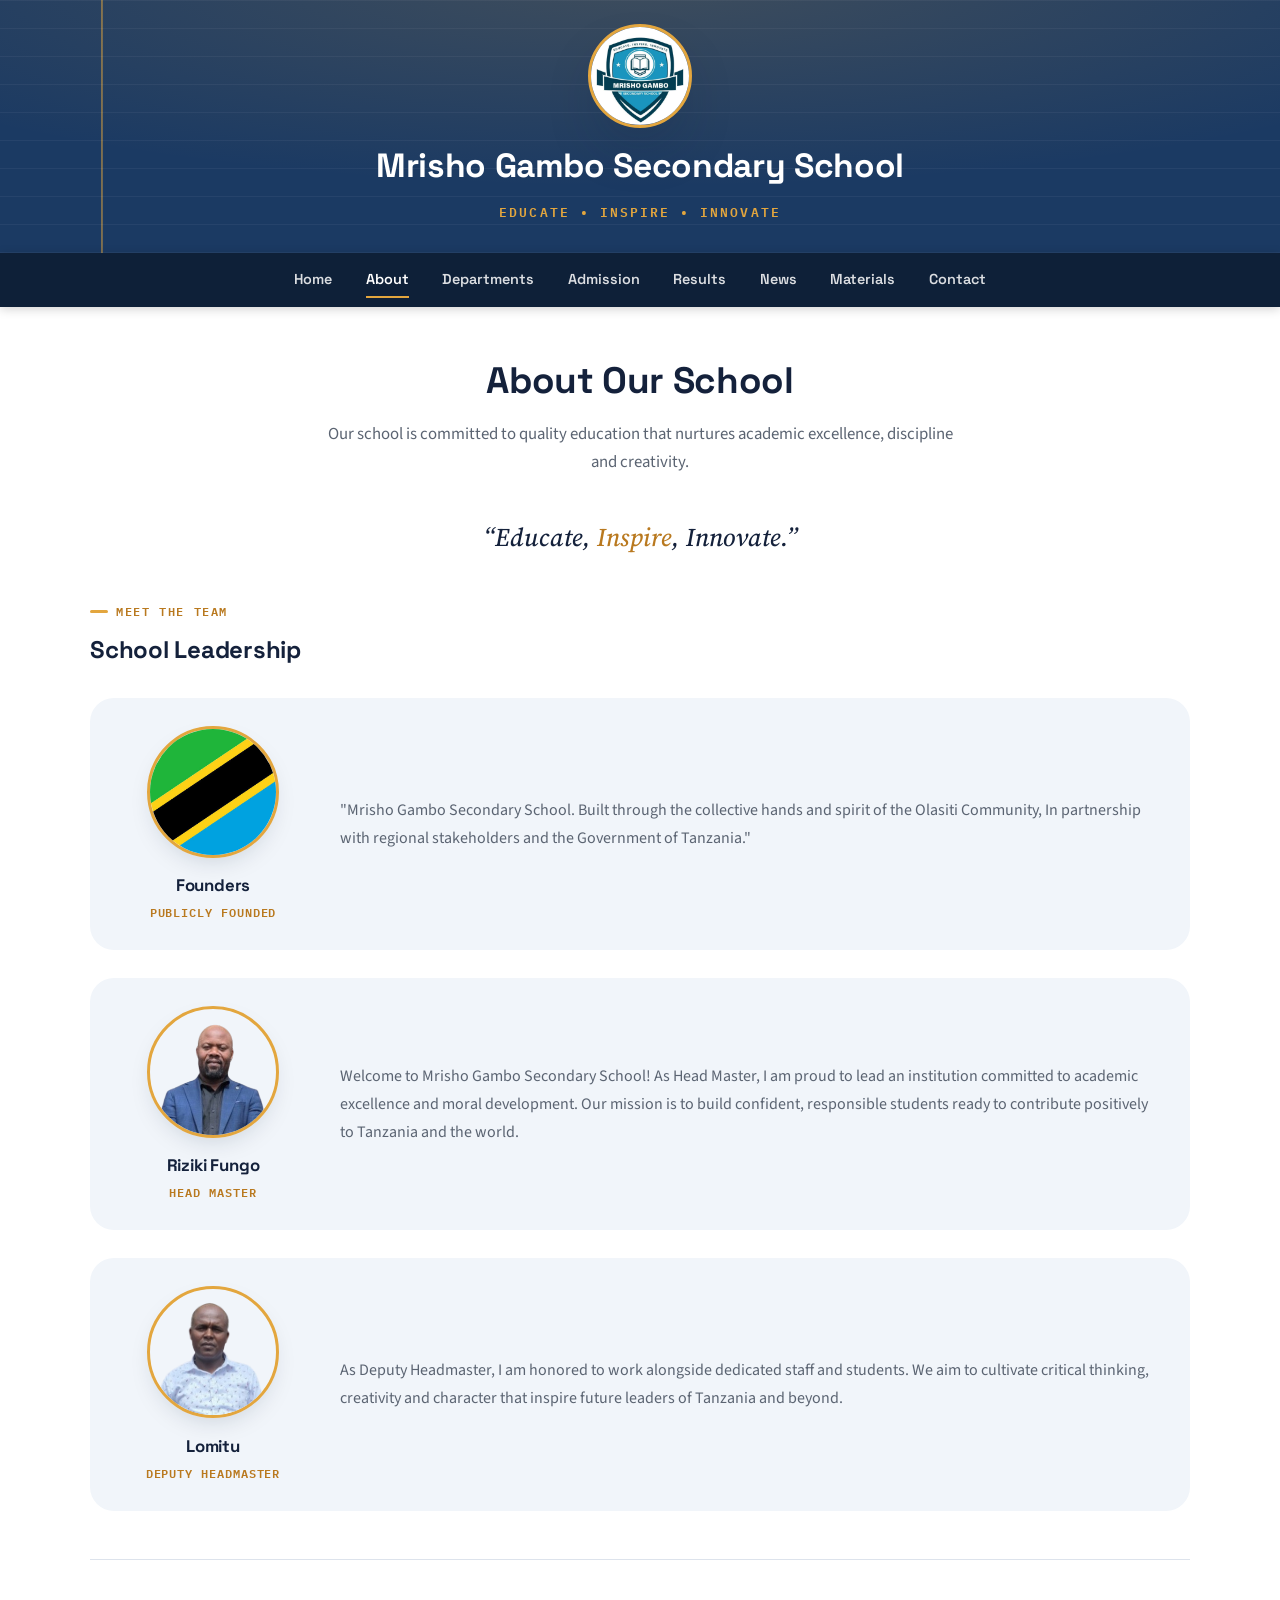
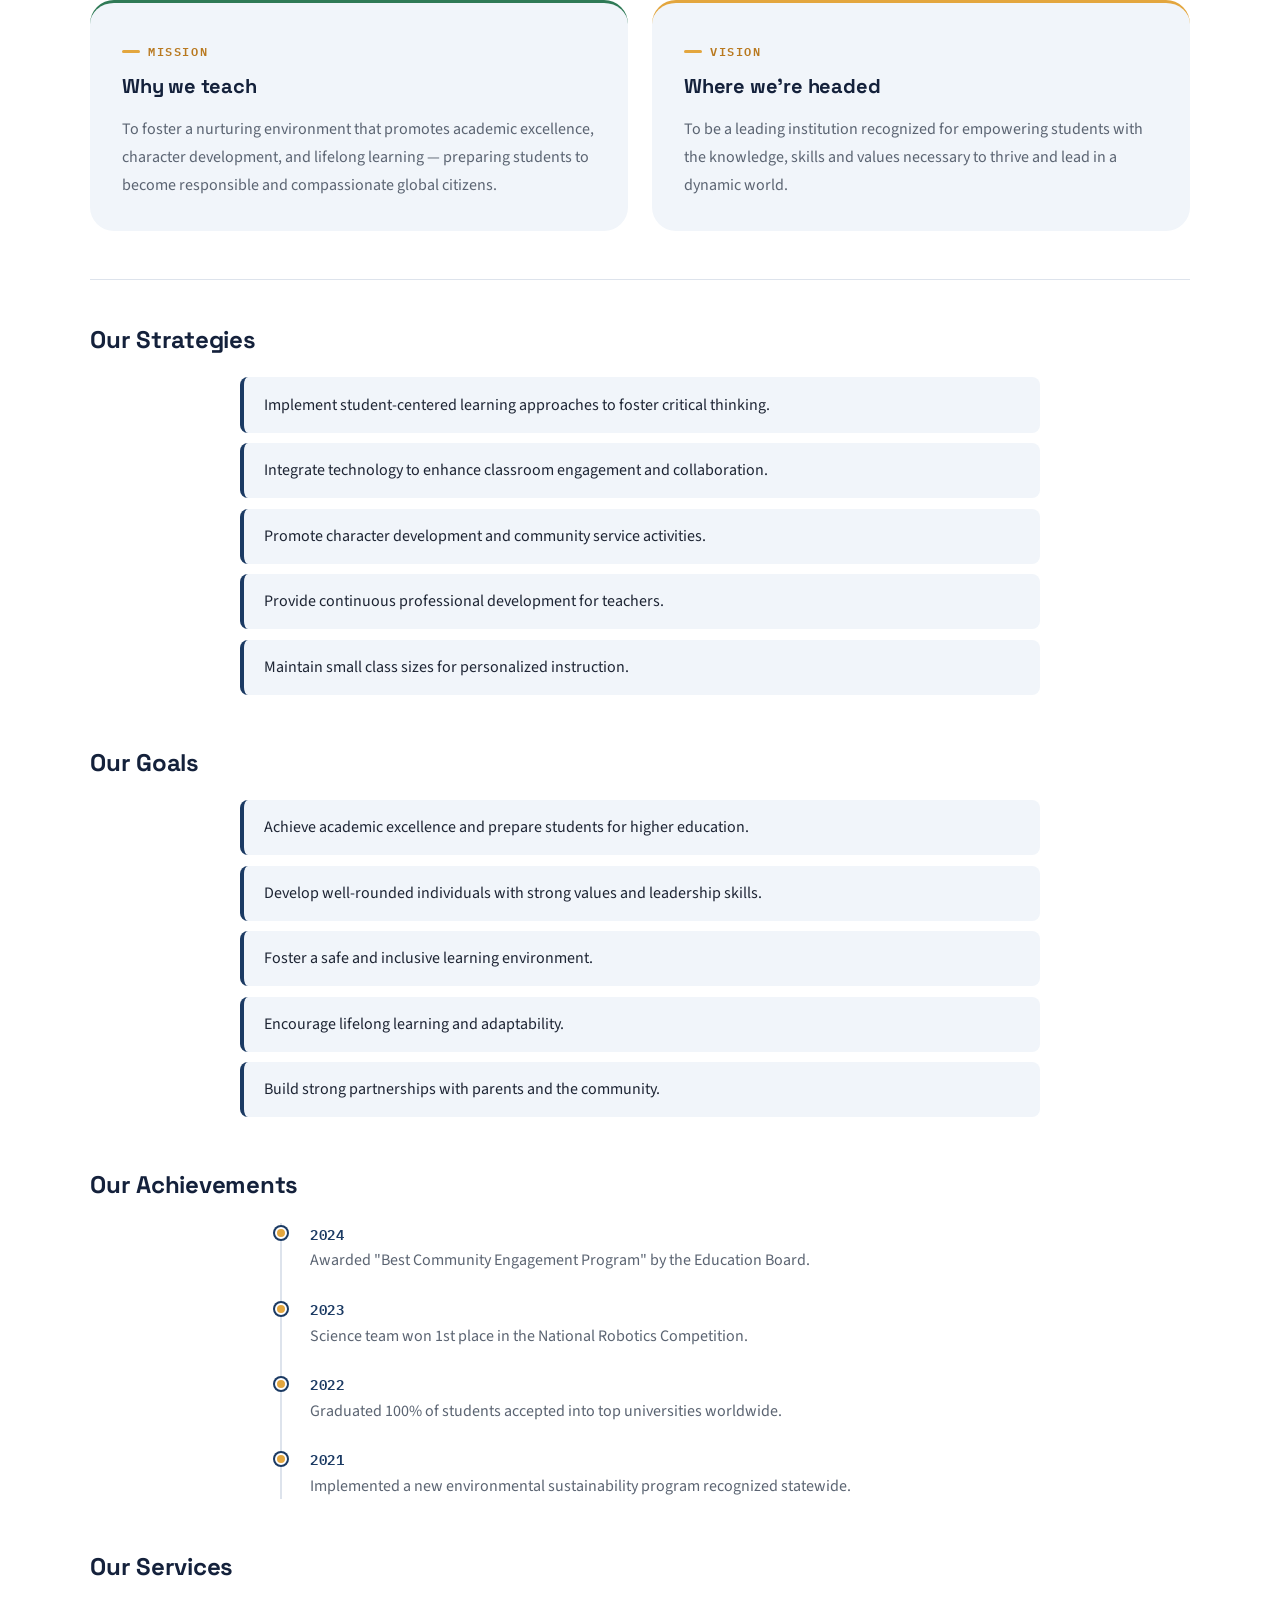
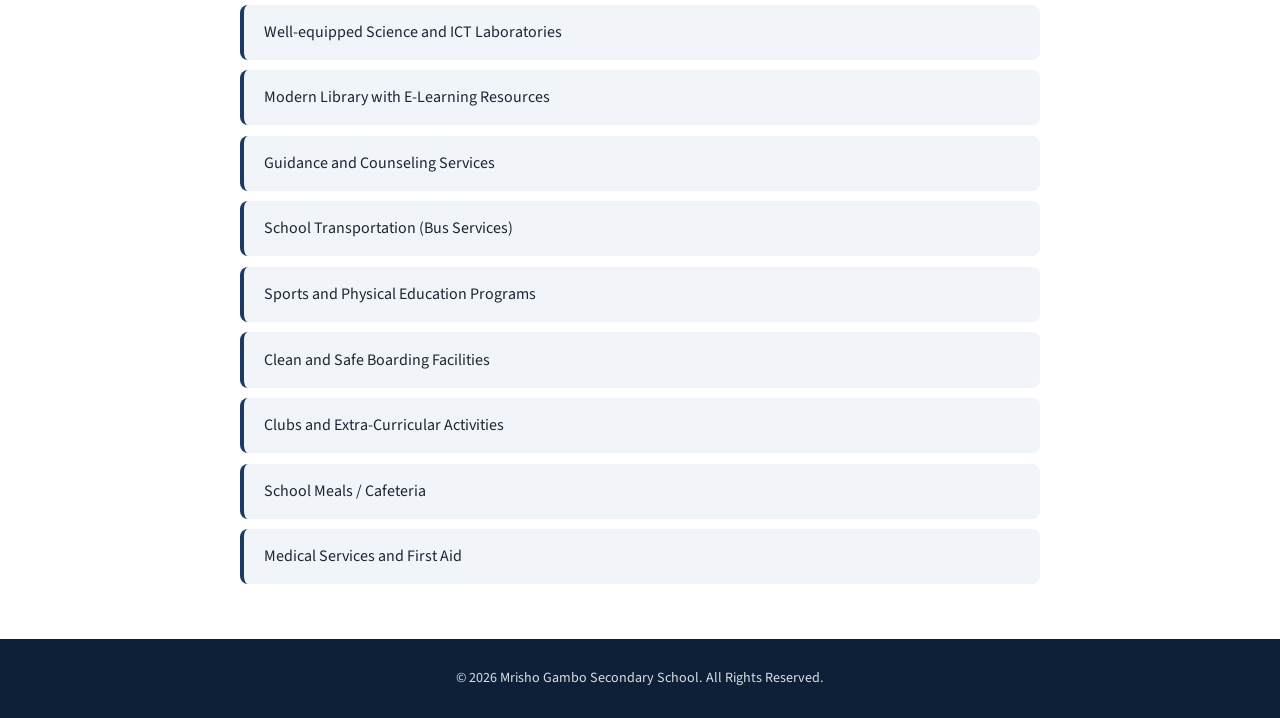
==== commit a2a1dfb2: "Update about.html" ====
--- a/about.html
+++ b/about.html
@@ -49,8 +49,8 @@
       <div class="profile-row">
         <div class="person-card">
           <img loading="lazy" src="flag.jpg" alt="Founder" class="person-photo">
-          <h3>Founder</h3>
-          <p class="person-role">School Founder</p>
+          <h3>Founders</h3>
+          <p class="person-role">Publicly Founded</p>
         </div>
         <div class="profile-text">
           <p>
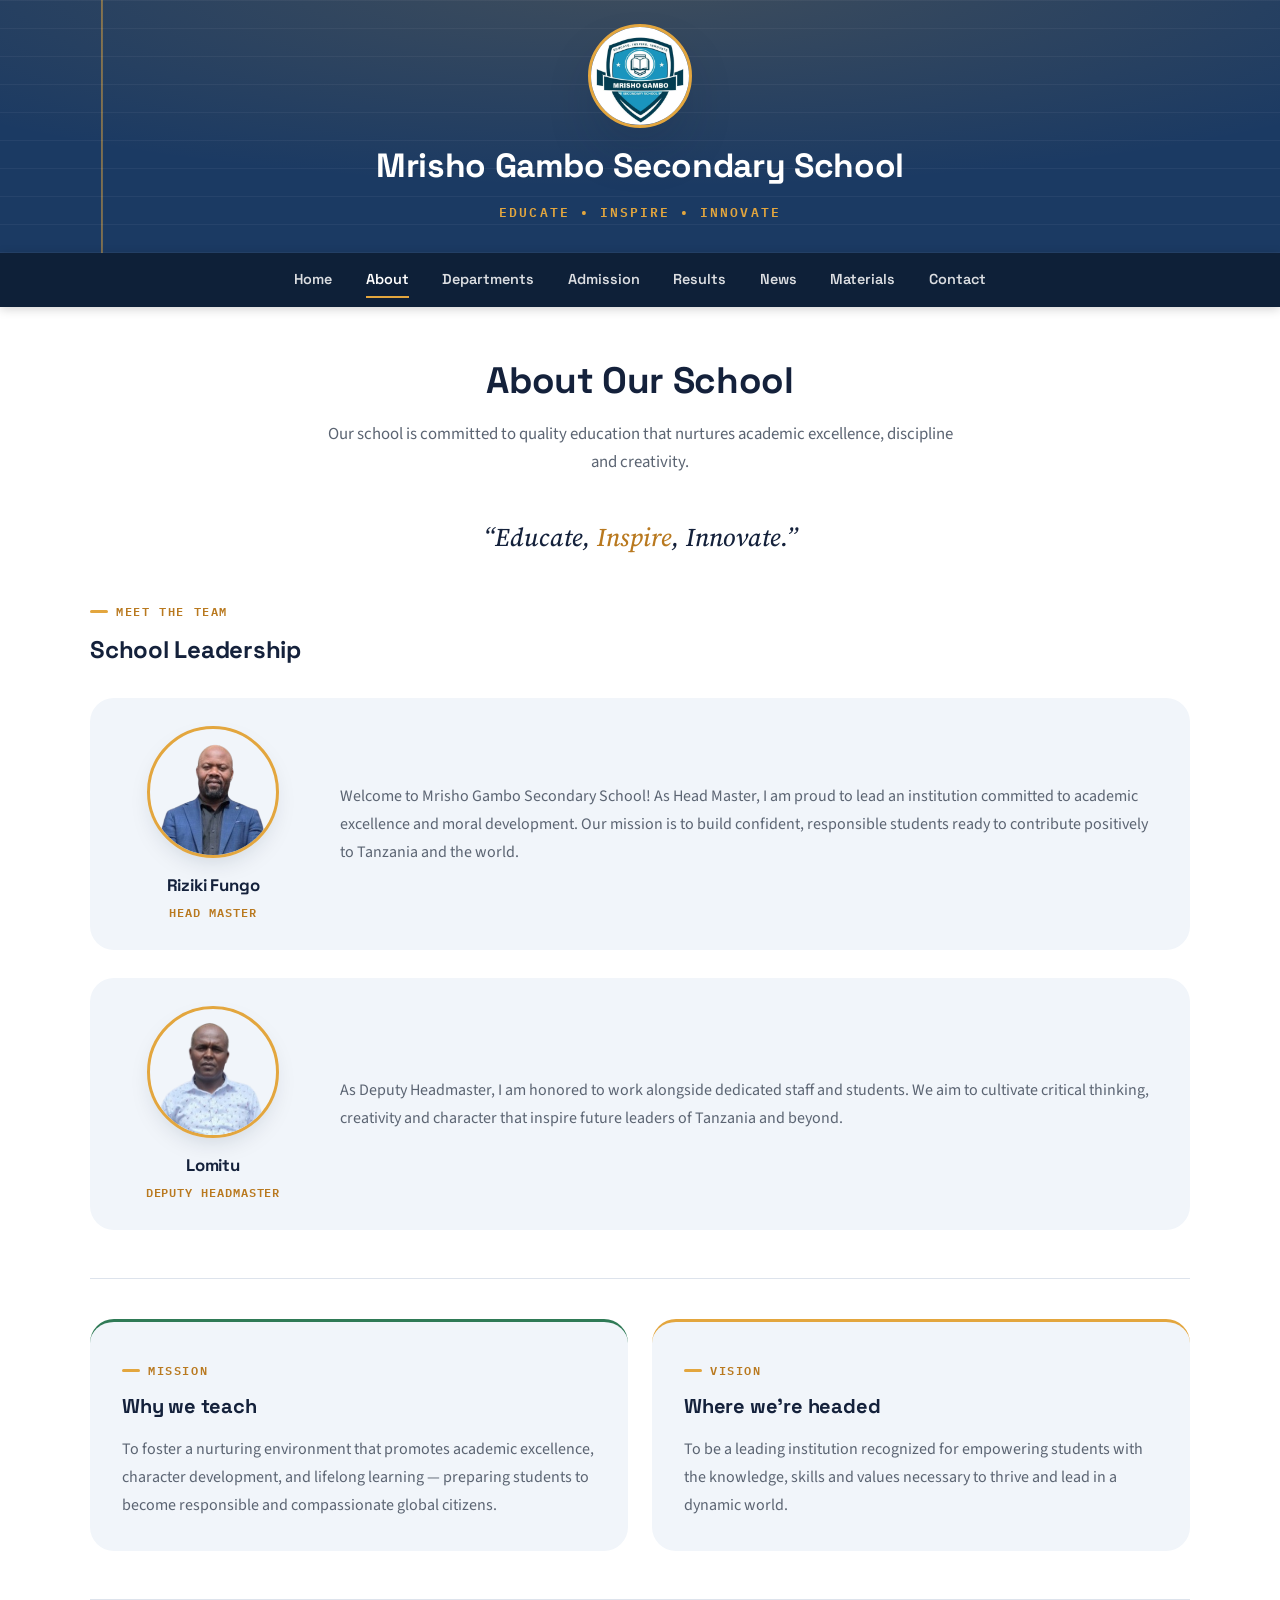
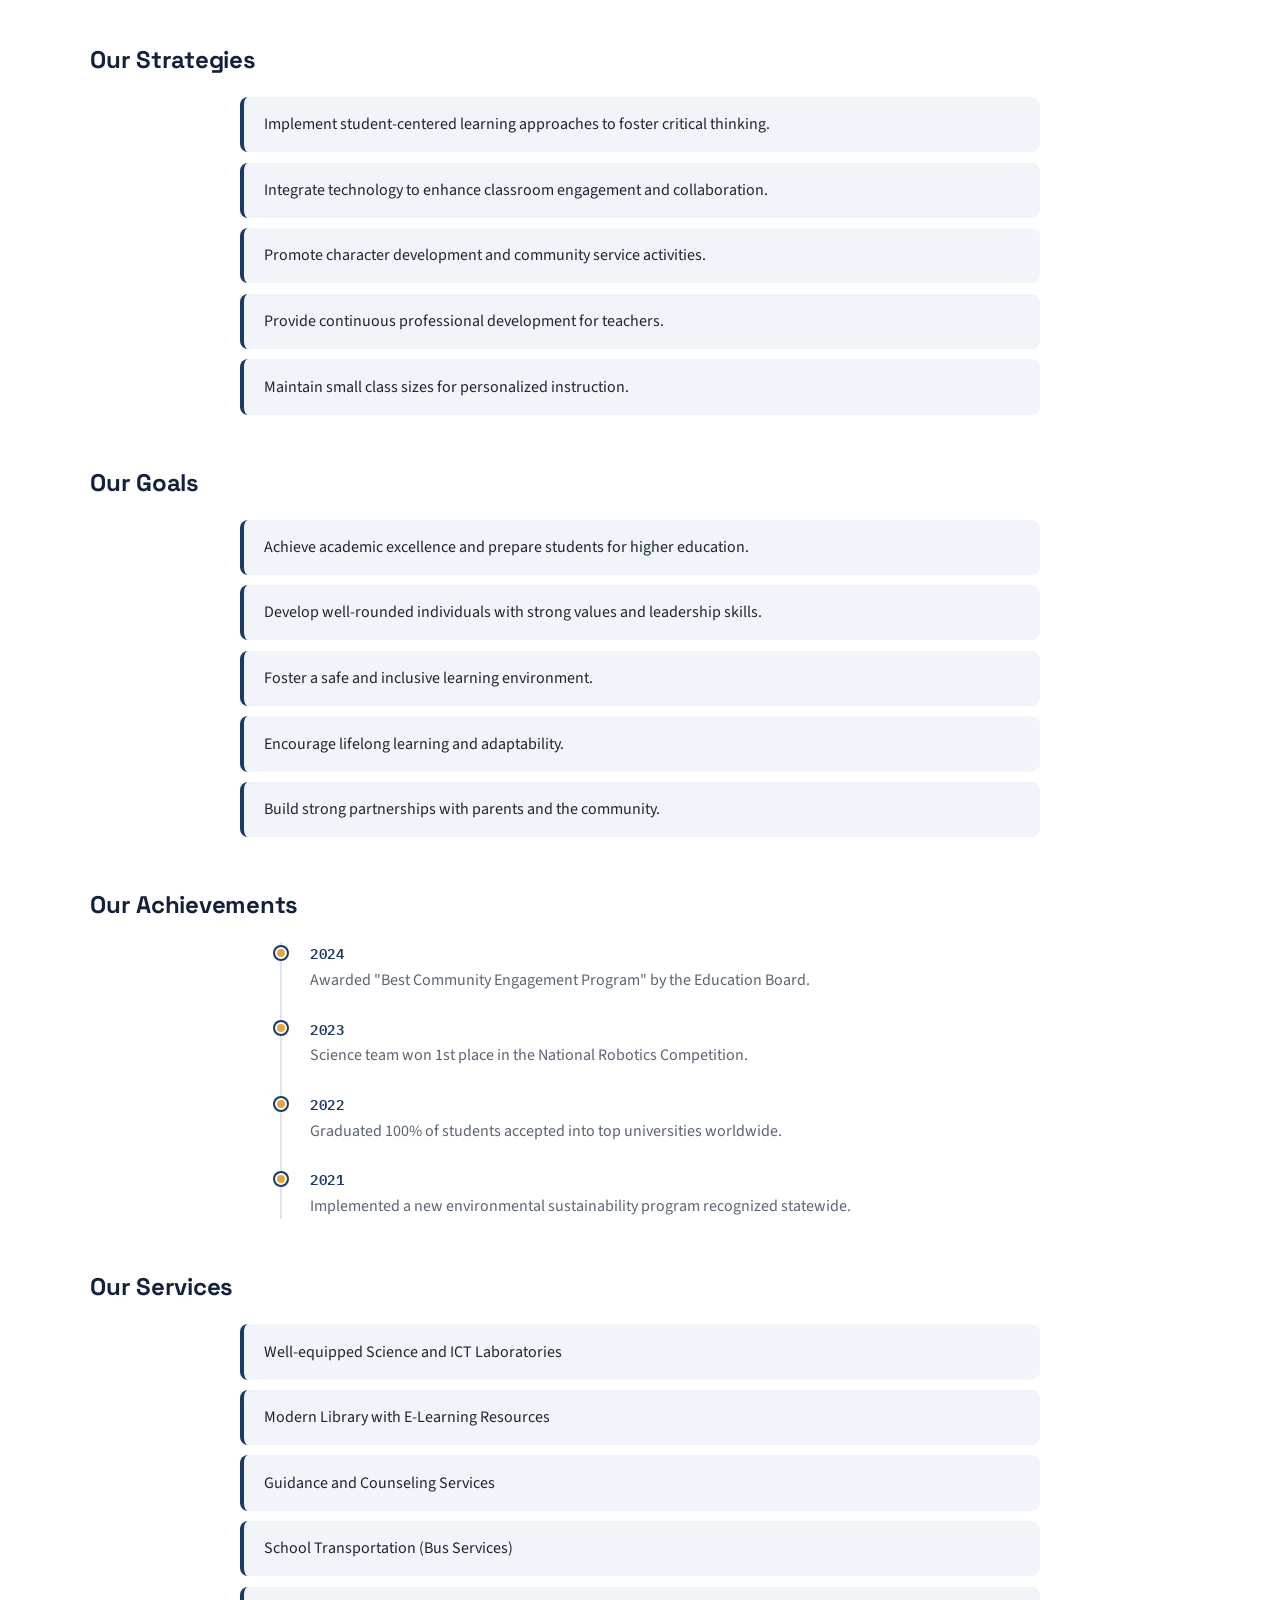
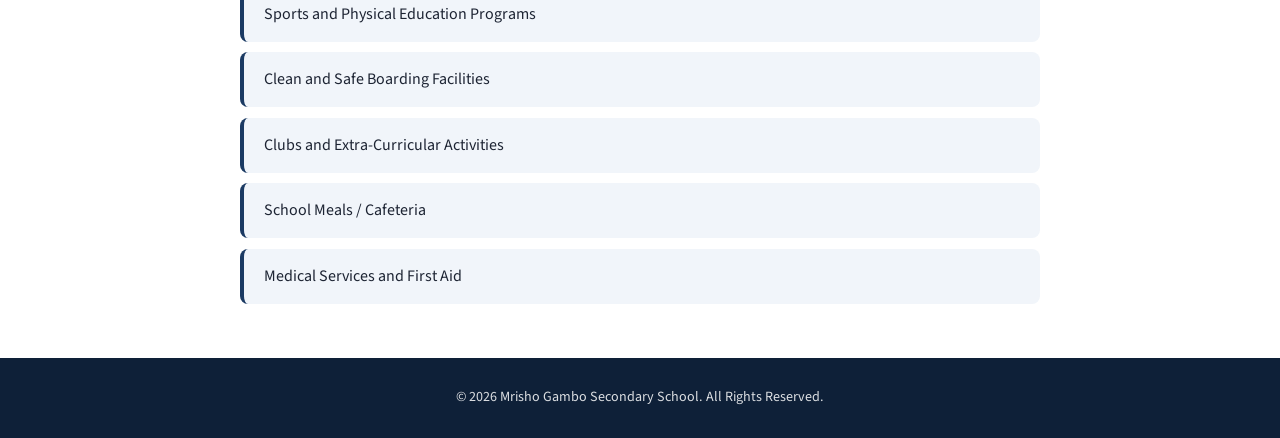
==== commit cc874833: "Update about.html" ====
--- a/about.html
+++ b/about.html
@@ -45,20 +45,6 @@
     <section>
       <span class="eyebrow">Meet the team</span>
       <h2>School Leadership</h2>
-
-      <div class="profile-row">
-        <div class="person-card">
-          <img loading="lazy" src="flag.jpg" alt="Founder" class="person-photo">
-          <h3>Founders</h3>
-          <p class="person-role">Publicly Founded</p>
-        </div>
-        <div class="profile-text">
-          <p>
-            "Mrisho Gambo Secondary School. Built through the collective hands and spirit of the Olasiti Community, 
-            In partnership with regional stakeholders and the Government of Tanzania."
-          </p>
-        </div>
-      </div>
 
       <div class="profile-row">
         <div class="person-card">
--- a/style.css
+++ b/style.css
@@ -60,7 +60,7 @@
   flex-direction: column;
 }
 
-img { max-width: 100%; height: auto; display: block; }
+img { max-width: 100%; height: 100%; display: block; }
 
 a { color: var(--indigo); text-decoration: none; transition: color var(--speed) var(--ease); }
 a:hover { color: var(--gold-deep); }
@@ -661,11 +661,11 @@
 .hero {
   position: relative;
   width: 100%;
-  max-height: 480px;
+  max-height: 600px;
   overflow: hidden;
 }
 
-.hero img { width: 100%; height: 480px; object-fit: cover; }
+.hero img { width: 100%; height: 100%; object-fit: cover; }
 
 .hero::after {
   content: "";
@@ -782,7 +782,7 @@
 /* Slideshow */
 .slideshow {
   position: relative;
-  height: 380px;
+  height: 480px;
   overflow: hidden;
   border-radius: var(--radius-lg);
   margin-bottom: 2rem;
@@ -790,7 +790,7 @@
 }
 
 .slideshow-teachers {
-  height: 280px;
+  height: 450px;
 }
 
 .slide { position: absolute; inset: 0; background-size: cover; background-position: center; opacity: 0; transition: opacity 1s ease; }
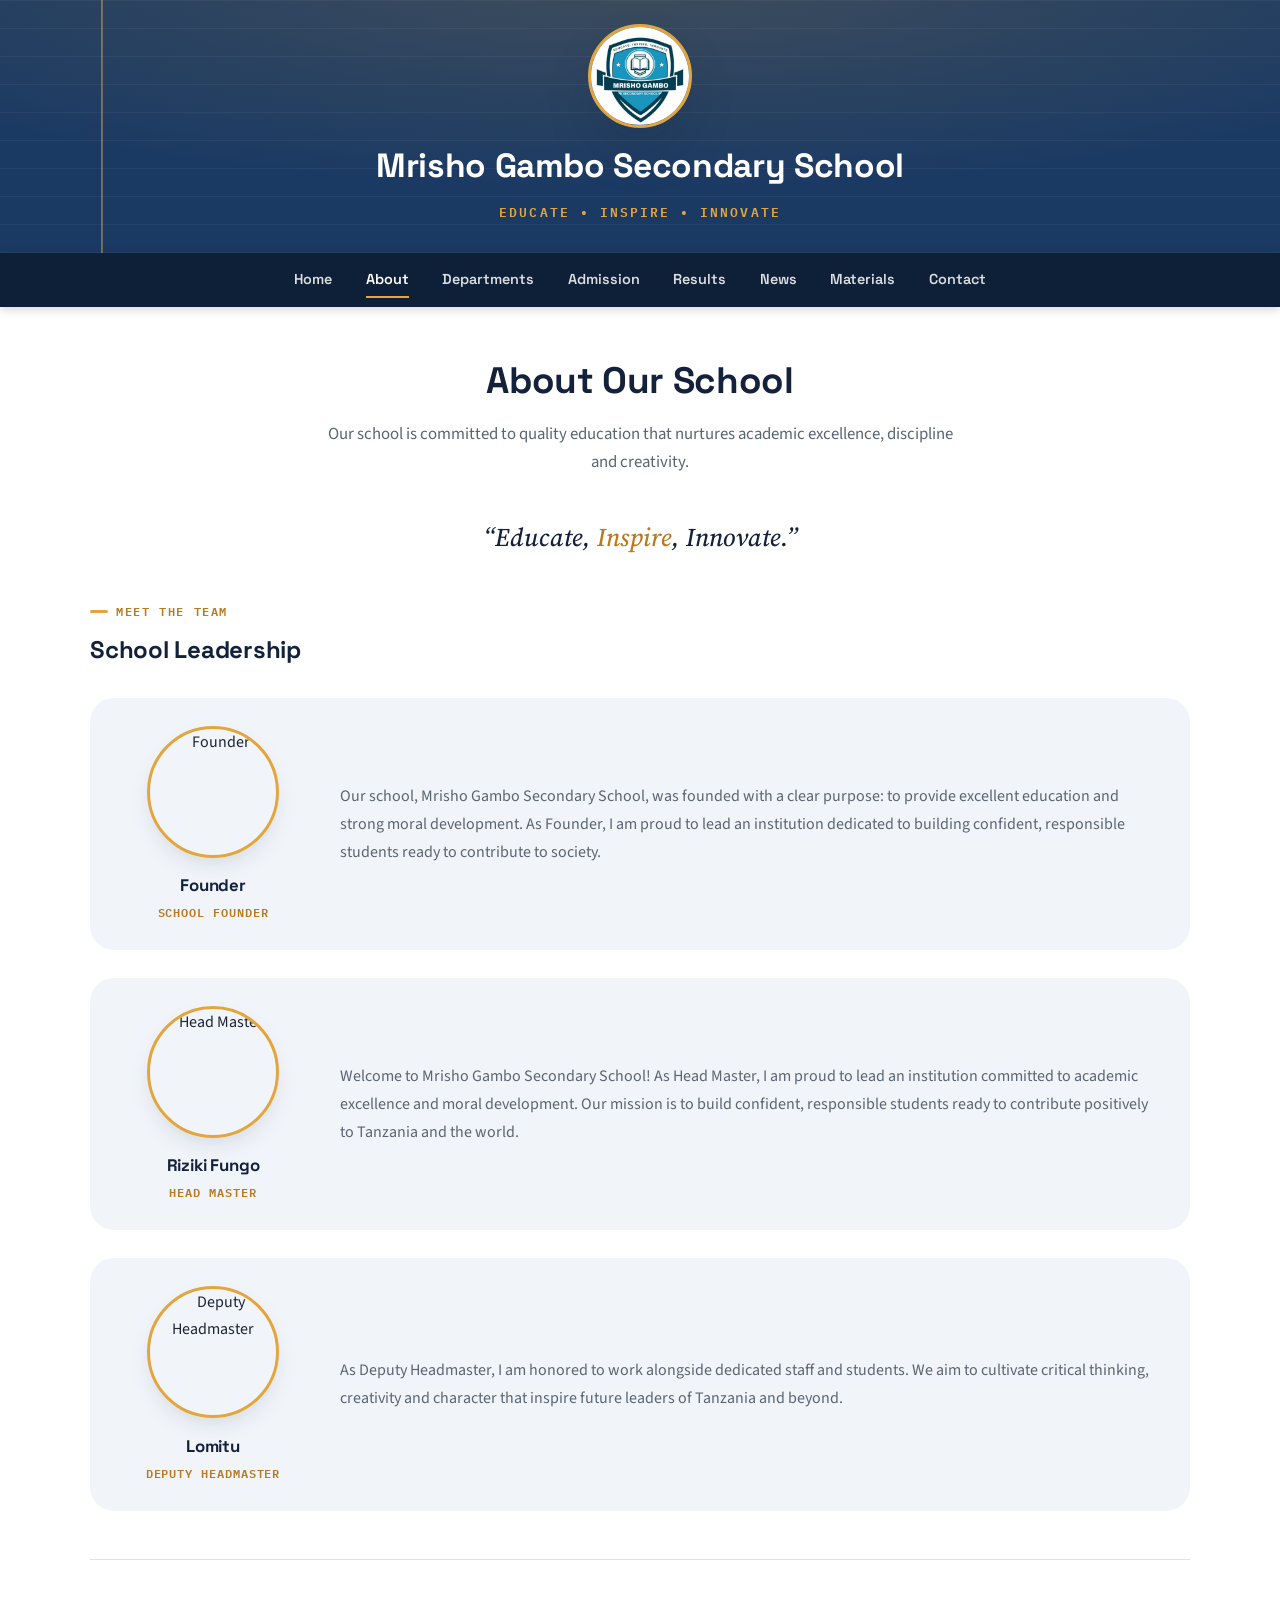
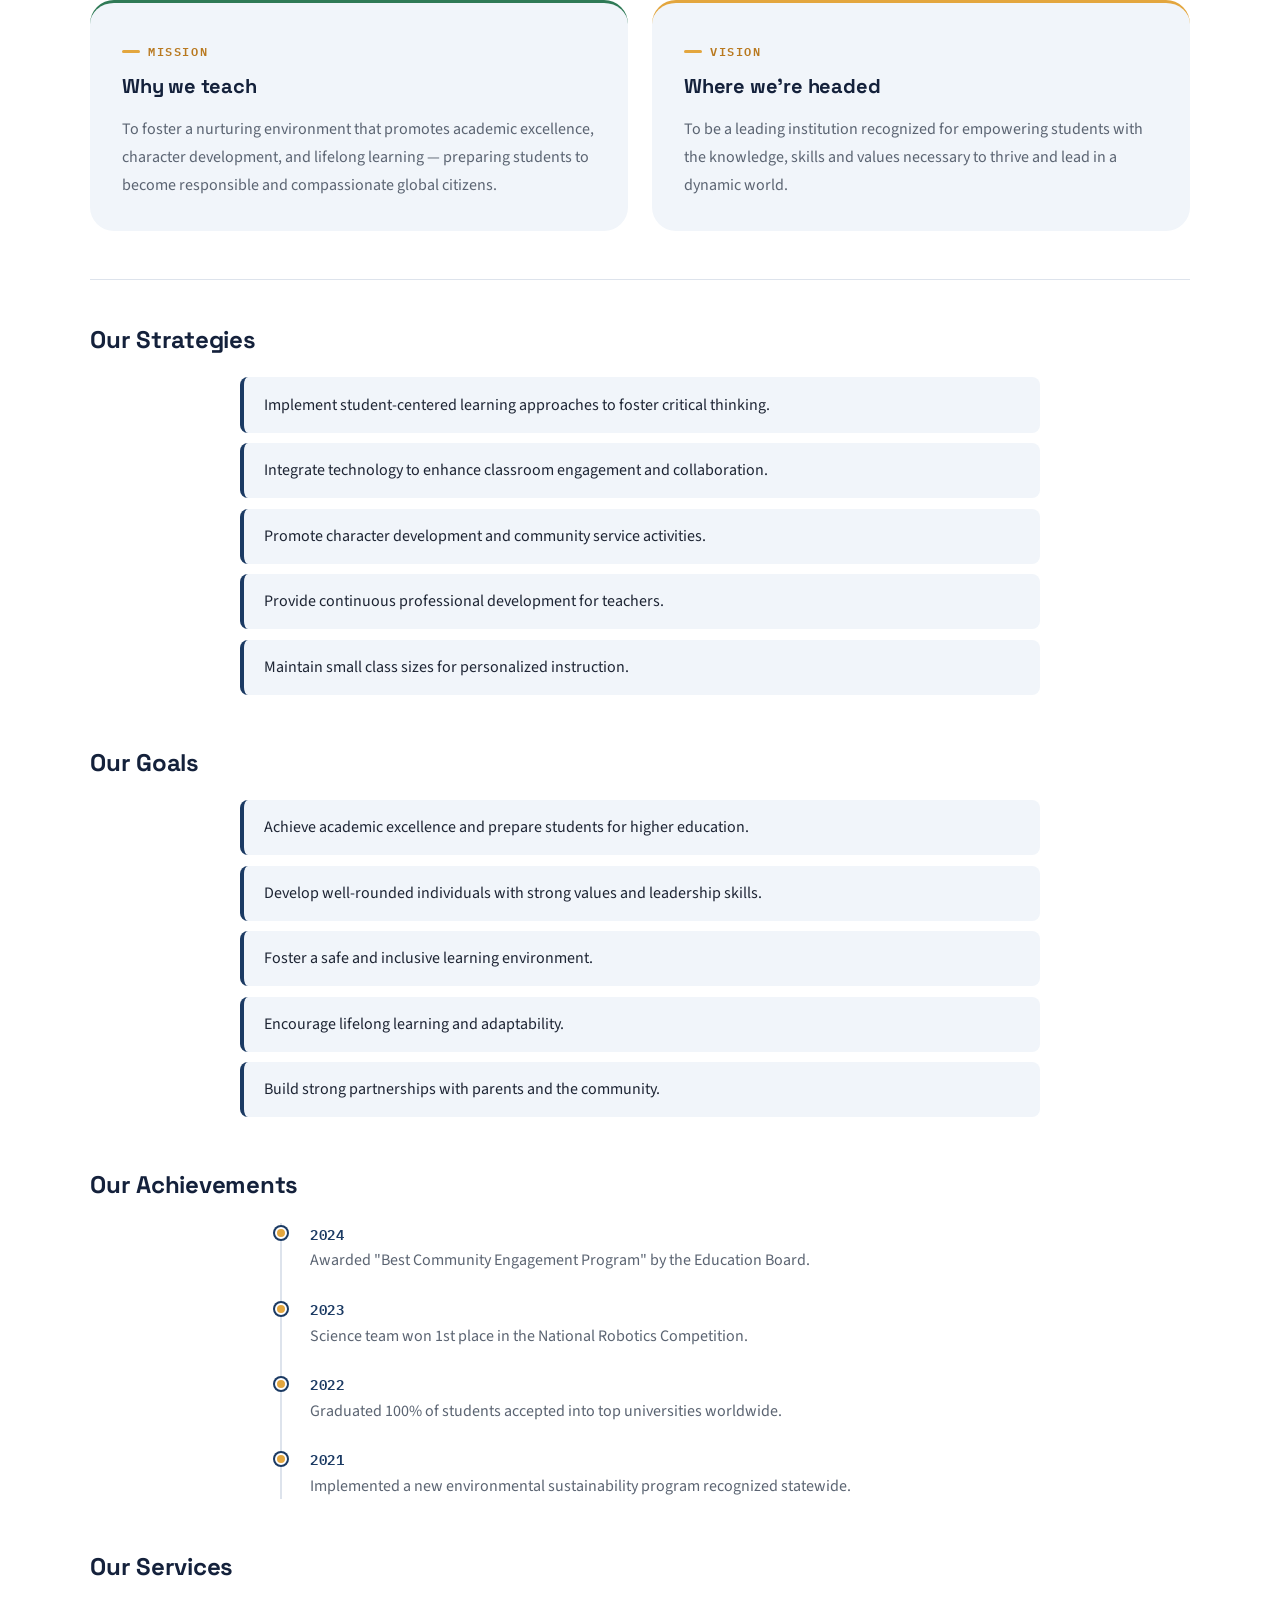
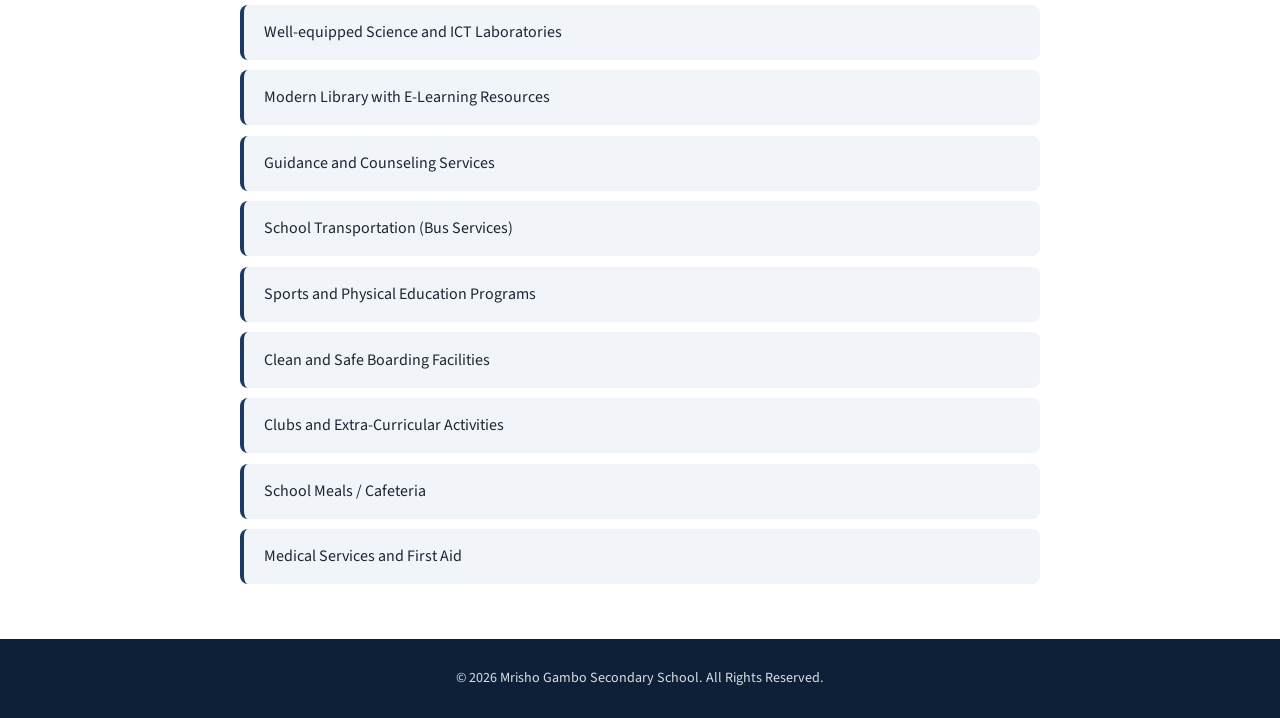
==== commit 8d88ec32: "Add files via upload" ====
--- a/about.html
+++ b/about.html
@@ -48,7 +48,23 @@
 
       <div class="profile-row">
         <div class="person-card">
-          <img loading="lazy" src="fungo.png" alt="Head Master" class="person-photo">
+          <img loading="lazy" src="g.jpg" alt="Founder" class="person-photo">
+          <h3>Founder</h3>
+          <p class="person-role">School Founder</p>
+        </div>
+        <div class="profile-text">
+          <p>
+            Our school, Mrisho Gambo Secondary School, was founded with a clear purpose:
+            to provide excellent education and strong moral development.
+            As Founder, I am proud to lead an institution dedicated to building
+            confident, responsible students ready to contribute to society.
+          </p>
+        </div>
+      </div>
+
+      <div class="profile-row">
+        <div class="person-card">
+          <img loading="lazy" src="ok.png" alt="Head Master" class="person-photo">
           <h3>Riziki Fungo</h3>
           <p class="person-role">Head Master</p>
         </div>
@@ -64,7 +80,7 @@
 
       <div class="profile-row">
         <div class="person-card">
-          <img loading="lazy" src="lomitu.png" alt="Deputy Headmaster" class="person-photo">
+          <img loading="lazy" src="ok.png" alt="Deputy Headmaster" class="person-photo">
           <h3>Lomitu</h3>
           <p class="person-role">Deputy Headmaster</p>
         </div>
--- a/style.css
+++ b/style.css
@@ -2,10 +2,12 @@
    Mrisho Gambo Secondary School — Shared Styles
    Design system: exercise-book ruled margins, brass gold + deep
    indigo, Space Grotesk headings over Source Sans body copy.
+   Includes responsive auto-dark-mode via prefers-color-scheme.
    ================================================================== */
 
 @import url('https://fonts.googleapis.com/css2?family=Space+Grotesk:wght@500;600;700&family=Source+Sans+3:wght@400;500;600;700&family=Source+Serif+4:ital,opsz,wght@0,8..60,500;1,8..60,500&family=IBM+Plex+Mono:wght@500;600&display=swap');
 
+/* ── Light (default) ─────────────────────────────────────── */
 :root {
   /* Color */
   --ink: #14213b;
@@ -41,6 +43,501 @@
   --font-mono: 'IBM Plex Mono', 'Consolas', monospace;
 }
 
+/* ==================================================================
+   DARK MODE — The Secret Universe
+   When dark mode activates, a whole new visual dimension opens.
+   Liquid glass · Material depth · Neon vibrancy · Hyper fun
+   ================================================================== */
+@media (prefers-color-scheme: dark) {
+  /* ── Base palette — rich, luminous, impossible to ignore ── */
+  :root {
+    --ink: #ffffff;
+    --indigo: #7c6cf6;
+    --indigo-deep: #5a4bdb;
+    --gold: #ffd166;
+    --gold-deep: #ffb347;
+    --leaf: #06d6a0;
+    --leaf-deep: #00b386;
+    --paper: #0b0b1a;
+    --panel: rgba(255, 255, 255, 0.045);
+    --panel-deep: rgba(255, 255, 255, 0.07);
+    --line: rgba(255, 255, 255, 0.08);
+    --text: #e6e6f0;
+    --text-muted: #a0a0c0;
+
+    /* Colorful shadows — no flat black anymore */
+    --shadow-sm: 0 2px 8px rgba(124, 108, 246, 0.15), 0 1px 3px rgba(0, 0, 0, 0.4);
+    --shadow: 0 8px 32px rgba(124, 108, 246, 0.2), 0 4px 16px rgba(0, 0, 0, 0.5);
+    --shadow-lg: 0 20px 60px rgba(124, 108, 246, 0.25), 0 8px 32px rgba(0, 0, 0, 0.6);
+
+    /* Glow colors */
+    --glow-indigo: rgba(124, 108, 246, 0.5);
+    --glow-gold: rgba(255, 209, 102, 0.5);
+    --glow-leaf: rgba(6, 214, 160, 0.5);
+  }
+
+  /* ── Body gets a living cosmic background ── */
+  body {
+    background: linear-gradient(135deg, #0b0b1a 0%, #131333 40%, #0f1a2e 70%, #0b0b1a 100%);
+    background-attachment: fixed;
+    position: relative;
+  }
+
+  body::before {
+    content: "";
+    position: fixed;
+    inset: 0;
+    z-index: -2;
+    background:
+      radial-gradient(ellipse 80% 60% at 10% 20%, rgba(124, 108, 246, 0.08), transparent 60%),
+      radial-gradient(ellipse 60% 80% at 90% 80%, rgba(6, 214, 160, 0.06), transparent 60%),
+      radial-gradient(ellipse 70% 50% at 50% 50%, rgba(255, 209, 102, 0.04), transparent 70%);
+    pointer-events: none;
+  }
+
+  /* Floating orbs for extra atmosphere */
+  body::after {
+    content: "";
+    position: fixed;
+    top: -50%;
+    left: -50%;
+    width: 200%;
+    height: 200%;
+    z-index: -3;
+    background:
+      radial-gradient(circle 4px at 20% 30%, rgba(255, 209, 102, 0.4), transparent 4px),
+      radial-gradient(circle 3px at 80% 20%, rgba(124, 108, 246, 0.3), transparent 3px),
+      radial-gradient(circle 5px at 60% 70%, rgba(6, 214, 160, 0.3), transparent 5px),
+      radial-gradient(circle 3px at 30% 80%, rgba(255, 179, 71, 0.35), transparent 3px),
+      radial-gradient(circle 4px at 70% 40%, rgba(124, 108, 246, 0.25), transparent 4px),
+      radial-gradient(circle 2px at 90% 60%, rgba(255, 209, 102, 0.3), transparent 2px),
+      radial-gradient(circle 3px at 10% 90%, rgba(6, 214, 160, 0.25), transparent 3px),
+      radial-gradient(circle 4px at 50% 10%, rgba(255, 179, 71, 0.3), transparent 4px);
+    animation: sparkle-drift 120s linear infinite;
+    pointer-events: none;
+  }
+
+  @keyframes sparkle-drift {
+    from { transform: translateY(0); }
+    to { transform: translateY(-20%); }
+  }
+
+  /* ── Typography — glowing headings ── */
+  h1, h2, h3, h4 {
+    color: var(--ink);
+    text-shadow: 0 0 20px rgba(124, 108, 246, 0.3);
+  }
+
+  a {
+    color: var(--gold);
+  }
+
+  a:hover {
+    color: var(--gold-deep);
+    text-shadow: 0 0 12px var(--glow-gold);
+  }
+
+  /* ── Eyebrow labels — neon accent ── */
+  .eyebrow {
+    color: var(--gold);
+  }
+
+  .eyebrow::before {
+    background: var(--gold);
+    box-shadow: 0 0 8px var(--glow-gold);
+  }
+
+  /* ── Header — aurora borealis gradient ── */
+  .site-header {
+    background: linear-gradient(135deg, #5a4bdb 0%, #7c6cf6 30%, #06d6a0 70%, #0b0b1a 100%);
+    background-size: 200% 200%;
+    animation: header-aurora 8s ease infinite;
+    border-bottom: 1px solid rgba(255, 255, 255, 0.1);
+  }
+
+  @keyframes header-aurora {
+    0%, 100% { background-position: 0% 50%; }
+    50% { background-position: 100% 50%; }
+  }
+
+  .site-header::before {
+    opacity: 0.5;
+  }
+
+  .site-header::after {
+    background: radial-gradient(ellipse at center, rgba(255, 209, 102, 0.15), transparent 70%);
+  }
+
+  .site-header h1 {
+    color: #ffffff;
+    text-shadow: 0 2px 20px rgba(0, 0, 0, 0.5), 0 0 40px rgba(124, 108, 246, 0.3);
+  }
+
+  .school-logo {
+    border-color: var(--gold);
+    box-shadow: 0 0 20px var(--glow-gold), var(--shadow-lg);
+  }
+
+  /* ── Navigation — liquid glass bar ── */
+  .main-nav {
+    background: rgba(11, 11, 26, 0.85);
+    backdrop-filter: blur(20px) saturate(180%);
+    -webkit-backdrop-filter: blur(20px) saturate(180%);
+    border-bottom: 1px solid rgba(255, 255, 255, 0.08);
+  }
+
+  .main-nav ul {
+    background: rgba(255, 255, 255, 0.02);
+    border-radius: 0 0 16px 16px;
+    margin: 0 auto;
+    padding: 0;
+  }
+
+  .main-nav a {
+    color: rgba(230, 230, 240, 0.85);
+  }
+
+  .main-nav a:hover,
+  .main-nav a.active {
+    color: #ffffff;
+    background: rgba(255, 255, 255, 0.08);
+  }
+
+  .main-nav a.active {
+    border-bottom: 2px solid var(--gold);
+  }
+
+  .nav-toggle {
+    border-color: rgba(255, 255, 255, 0.3);
+  }
+
+  /* ── Cards — liquid glass panels ── */
+  .card {
+    background: rgba(255, 255, 255, 0.06);
+    backdrop-filter: blur(16px) saturate(160%);
+    -webkit-backdrop-filter: blur(16px) saturate(160%);
+    border: 1px solid rgba(255, 255, 255, 0.1);
+    border-top: 3px solid var(--indigo);
+  }
+
+  .card:hover {
+    background: rgba(255, 255, 255, 0.1);
+    box-shadow: 0 8px 32px rgba(124, 108, 246, 0.3), var(--shadow-lg);
+    border-top-color: var(--gold);
+    border-color: var(--gold);
+  }
+
+  /* ── Stat strip — glowing counters ── */
+  .stat-strip {
+    background: linear-gradient(90deg, var(--indigo), var(--leaf));
+    border-color: rgba(255, 255, 255, 0.05);
+  }
+
+  .stat-strip .stat {
+    background: rgba(11, 11, 26, 0.7);
+    backdrop-filter: blur(10px);
+    border-right: 1px solid rgba(255, 255, 255, 0.05);
+  }
+
+  .stat .stat-num {
+    color: var(--gold);
+    text-shadow: 0 0 20px var(--glow-gold);
+    font-size: 2rem;
+  }
+
+  /* ── Bulletin boards — iridescent ── */
+  .notifications-box,
+  .events-box {
+    background: rgba(255, 255, 255, 0.05);
+    backdrop-filter: blur(12px);
+    border: 1px solid rgba(255, 255, 255, 0.08);
+  }
+
+  .notifications-box li,
+  .events-box li {
+    background: rgba(255, 255, 255, 0.06);
+    border: 1px solid rgba(255, 255, 255, 0.05);
+    color: var(--text);
+  }
+
+  .notifications-box li::before,
+  .events-box li::before {
+    background: var(--gold);
+    box-shadow: 0 0 6px var(--glow-gold);
+  }
+
+  /* ── Department cards — holographic edges ── */
+  .dept-card {
+    background: rgba(255, 255, 255, 0.05);
+    backdrop-filter: blur(14px);
+    border: 1px solid rgba(255, 255, 255, 0.08);
+  }
+
+  .dept-card:hover {
+    background: rgba(255, 255, 255, 0.1);
+    box-shadow: 0 8px 32px rgba(124, 108, 246, 0.25);
+    border-color: var(--gold);
+  }
+
+  .dept-body {
+    background: transparent;
+  }
+
+  .dept-avatar {
+    border-color: rgba(255, 255, 255, 0.15);
+  }
+
+  /* ── Teacher / contact cards — premium glass ── */
+  .teacher-card {
+    background: rgba(255, 255, 255, 0.06);
+    backdrop-filter: blur(16px);
+    border: 1px solid rgba(255, 255, 255, 0.1);
+  }
+
+  .teacher-card:hover {
+    background: rgba(255, 255, 255, 0.12);
+    box-shadow: 0 8px 40px rgba(124, 108, 246, 0.3);
+  }
+
+  .teacher-card img {
+    border-color: var(--gold);
+  }
+
+  /* ── Contact form — glass panel ── */
+  .contact-form {
+    background: rgba(255, 255, 255, 0.06);
+    backdrop-filter: blur(20px);
+    border: 1px solid rgba(255, 255, 255, 0.1);
+  }
+
+  .contact-form input,
+  .contact-form textarea {
+    background: rgba(255, 255, 255, 0.08);
+    border: 1px solid rgba(255, 255, 255, 0.12);
+    color: var(--text);
+  }
+
+  .contact-form input:focus,
+  .contact-form textarea:focus {
+    border-color: var(--indigo);
+    box-shadow: 0 0 0 3px rgba(124, 108, 246, 0.3), 0 0 20px rgba(124, 108, 246, 0.15);
+  }
+
+  .contact-form input::placeholder,
+  .contact-form textarea::placeholder {
+    color: var(--text-muted);
+  }
+
+  /* ── Buttons — electric glow ── */
+  .btn {
+    background: linear-gradient(135deg, var(--indigo), var(--indigo-deep));
+    box-shadow: 0 4px 16px rgba(124, 108, 246, 0.3);
+  }
+
+  .btn::after {
+    filter: brightness(1.2);
+  }
+
+  .btn:hover {
+    background: linear-gradient(135deg, var(--indigo-deep), var(--indigo));
+    box-shadow: 0 6px 24px rgba(124, 108, 246, 0.5);
+  }
+
+  .btn-accent {
+    background: linear-gradient(135deg, var(--gold), var(--gold-deep));
+    color: #0b0b1a;
+    box-shadow: 0 4px 16px var(--glow-gold);
+  }
+
+  .btn-accent:hover {
+    background: linear-gradient(135deg, var(--gold-deep), var(--gold));
+    box-shadow: 0 6px 24px var(--glow-gold);
+  }
+
+  /* ── Content lists — neon-left accent ── */
+  .content-list li {
+    background: rgba(255, 255, 255, 0.05);
+    border-left: 4px solid var(--indigo);
+    color: var(--text);
+  }
+
+  .content-list li strong {
+    color: var(--indigo);
+  }
+
+  /* ── Tables — dark material ── */
+  .table-wrap {
+    background: rgba(255, 255, 255, 0.04);
+    border: 1px solid rgba(255, 255, 255, 0.08);
+  }
+
+  table th {
+    background: linear-gradient(135deg, var(--indigo), var(--indigo-deep));
+  }
+
+  tr:nth-child(even) {
+    background: rgba(255, 255, 255, 0.03);
+  }
+
+  tr:hover {
+    background: rgba(255, 255, 255, 0.07);
+  }
+
+  td:first-child {
+    color: var(--ink);
+  }
+
+  tr td strong {
+    color: var(--gold);
+    background: rgba(255, 209, 102, 0.08);
+  }
+
+  /* ── Profile rows — frosted glass ── */
+  .profile-row {
+    background: rgba(255, 255, 255, 0.05);
+    backdrop-filter: blur(14px);
+    border: 1px solid rgba(255, 255, 255, 0.08);
+  }
+
+  .person-photo {
+    border-color: var(--gold);
+    box-shadow: 0 0 16px var(--glow-gold);
+  }
+
+  /* ── News items — cyberpunk edge ── */
+  .news-item {
+    background: rgba(255, 255, 255, 0.06);
+    border-left: 5px solid var(--indigo);
+    backdrop-filter: blur(10px);
+  }
+
+  .news-item:hover {
+    background: rgba(255, 255, 255, 0.1);
+    border-left-color: var(--gold);
+    box-shadow: 0 8px 32px rgba(255, 209, 102, 0.15);
+  }
+
+  .news-item h3 a {
+    color: var(--ink);
+  }
+
+  .news-item p {
+    color: var(--text-muted);
+  }
+
+  /* ── Modals — deep glass ── */
+  .modal {
+    background: rgba(0, 0, 0, 0.85);
+    backdrop-filter: blur(8px);
+  }
+
+  .modal-content {
+    background: rgba(11, 11, 26, 0.95);
+    backdrop-filter: blur(30px);
+    border: 1px solid rgba(255, 255, 255, 0.12);
+  }
+
+  .modal-content h2 {
+    color: var(--ink);
+    text-shadow: 0 0 20px rgba(124, 108, 246, 0.3);
+  }
+
+  .close-btn {
+    background: linear-gradient(135deg, var(--indigo), var(--indigo-deep));
+    box-shadow: 0 4px 16px rgba(124, 108, 246, 0.3);
+  }
+
+  .close-btn:hover {
+    background: linear-gradient(135deg, var(--indigo-deep), var(--indigo));
+    box-shadow: 0 6px 24px rgba(124, 108, 246, 0.5);
+  }
+
+  /* ── Materials cards — gradient power ── */
+  .material-card {
+    background: linear-gradient(135deg, var(--indigo), var(--indigo-deep));
+    box-shadow: 0 8px 32px rgba(124, 108, 246, 0.25);
+  }
+
+  .material-card:hover {
+    box-shadow: 0 12px 40px rgba(124, 108, 246, 0.4);
+  }
+
+  /* ── Hero overlay — richer gradient ── */
+  .hero::after {
+    background: linear-gradient(to top, rgba(11, 11, 26, 0.95) 0%, rgba(11, 11, 26, 0.4) 50%, transparent 100%);
+  }
+
+  .hero-copy {
+    color: #ffffff;
+  }
+
+  /* ── Slideshow — deeper immersion ── */
+  .slideshow {
+    box-shadow: 0 12px 40px rgba(124, 108, 246, 0.2);
+  }
+
+  .slide .overlay {
+    background: linear-gradient(to top, rgba(11, 11, 26, 0.9), rgba(11, 11, 26, 0.3));
+  }
+
+  /* ── Icon panels — glass boxes ── */
+  .icon-panel {
+    background: rgba(255, 255, 255, 0.05);
+    backdrop-filter: blur(14px);
+    border: 1px solid rgba(255, 255, 255, 0.08);
+  }
+
+  /* ── Timeline — glowing dots ── */
+  .timeline li::before {
+    background: var(--gold);
+    box-shadow: 0 0 0 2px var(--indigo), 0 0 12px var(--glow-gold);
+  }
+
+  .timeline .year {
+    color: var(--gold);
+  }
+
+  /* ── Motto — neon italic ── */
+  .motto {
+    color: var(--ink);
+    text-shadow: 0 0 30px rgba(124, 108, 246, 0.25);
+  }
+
+  .motto span {
+    color: var(--gold);
+    text-shadow: 0 0 20px var(--glow-gold);
+  }
+
+  /* ── HR dividers — gradient lines ── */
+  hr {
+    border-top: 1px solid transparent;
+    background: linear-gradient(90deg, transparent, var(--indigo), var(--leaf), var(--gold), transparent);
+    height: 1px;
+    opacity: 0.4;
+  }
+
+  /* ── Footer — smooth gradient ── */
+  .site-footer {
+    background: linear-gradient(135deg, #5a4bdb 0%, #0b0b1a 50%, #5a4bdb 100%);
+    border-top: 1px solid rgba(255, 255, 255, 0.08);
+  }
+
+  /* ── Map container — glass frame ── */
+  .map-container {
+    background: rgba(255, 255, 255, 0.03);
+    border: 1px solid rgba(255, 255, 255, 0.08);
+    box-shadow: 0 8px 32px rgba(124, 108, 246, 0.15);
+  }
+
+  /* ── Focus states — neon outlines ── */
+  :focus-visible {
+    outline: 3px solid var(--gold);
+    outline-offset: 2px;
+    box-shadow: 0 0 16px var(--glow-gold);
+  }
+}
+
+/* ── Reset & Base ────────────────────────────────────────── */
 *, *::before, *::after { box-sizing: border-box; margin: 0; padding: 0; }
 
 html { scroll-behavior: smooth; }
@@ -60,7 +557,7 @@
   flex-direction: column;
 }
 
-img { max-width: 100%; height: 100%; display: block; }
+img { max-width: 100%; height: auto; display: block; }
 
 a { color: var(--indigo); text-decoration: none; transition: color var(--speed) var(--ease); }
 a:hover { color: var(--gold-deep); }
@@ -100,14 +597,14 @@
 .site-header {
   position: relative;
   background: var(--indigo);
-  color: var(--white, #fff);
+  color: #fff;
   padding: 1.5rem 1.5rem 0;
   text-align: center;
   overflow: hidden;
   isolation: isolate;
 }
 
-/* Exercise-book ruled-paper texture + margin line — the site's signature motif */
+/* Exercise-book ruled-paper texture + margin line */
 .site-header::before {
   content: "";
   position: absolute;
@@ -382,6 +879,16 @@
 
 .content-list li strong { color: var(--indigo); font-family: var(--font-display); }
 
+.content-list a {
+  text-decoration: underline;
+  text-decoration-color: var(--gold);
+  text-underline-offset: 3px;
+}
+
+.content-list a:hover {
+  text-decoration-thickness: 2px;
+}
+
 /* ========== TABLES ========== */
 .table-wrap {
   overflow-x: auto;
@@ -411,6 +918,12 @@
 tr:hover { background: var(--panel-deep); }
 
 td:first-child { text-align: left; font-weight: 600; white-space: nowrap; color: var(--ink); }
+
+/* Strong rows stand out */
+tr td strong {
+  color: var(--indigo-deep);
+  background: var(--panel-deep);
+}
 
 /* ========== PROFILE / FLIP CARDS ========== */
 .profile-row {
@@ -427,7 +940,6 @@
 .profile-text { flex: 1; min-width: 260px; }
 .profile-text p { color: var(--text-muted); line-height: 1.75; }
 
-/* Leadership portrait — static, no interaction required to read it */
 .person-card {
   width: 190px;
   flex-shrink: 0;
@@ -446,7 +958,7 @@
 
 .person-card h3 { font-size: 1.05rem; color: var(--ink); margin-bottom: 0.2rem; }
 
-.person-card .person-role {
+.person-role {
   font-family: var(--font-mono);
   font-size: 0.72rem;
   font-weight: 600;
@@ -455,7 +967,7 @@
   color: var(--gold-deep);
 }
 
-/* Department cards — subject header strip + head-of-department row, always visible */
+/* Department cards */
 .dept-grid {
   display: grid;
   grid-template-columns: repeat(auto-fill, minmax(220px, 1fr));
@@ -484,7 +996,6 @@
   background: var(--indigo);
 }
 
-/* Rotate a harmonious 6-color set across department cards instead of arbitrary inline colors */
 .dept-card:nth-of-type(6n+1) .dept-top { background: var(--indigo); }
 .dept-card:nth-of-type(6n+2) .dept-top { background: var(--leaf); }
 .dept-card:nth-of-type(6n+3) .dept-top { background: var(--gold-deep); }
@@ -506,6 +1017,7 @@
   object-fit: cover;
   flex-shrink: 0;
   border: 2px solid var(--panel);
+  background: var(--panel);
 }
 
 .dept-body h3 { font-size: 0.94rem; color: var(--ink); margin-bottom: 0.15rem; }
@@ -538,13 +1050,8 @@
 
 .teacher-card h3 { color: var(--ink); font-size: 1.2rem; margin-bottom: 0.2rem; }
 
-.teacher-card .role {
-  font-family: var(--font-mono); color: var(--gold-deep); font-weight: 600;
-  margin-bottom: 0.85rem; font-size: 0.78rem; letter-spacing: 0.08em; text-transform: uppercase;
-}
-
-.teacher-card .contact-info { font-size: 0.9rem; color: var(--text-muted); }
-.teacher-card .contact-info a { color: var(--indigo); }
+.contact-info { font-size: 0.9rem; color: var(--text-muted); }
+.contact-info a { color: var(--indigo); }
 
 /* Contact form */
 .contact-form {
@@ -562,14 +1069,16 @@
   font-size: 0.85rem; color: var(--ink); font-family: var(--font-display);
 }
 
-.contact-form input, .contact-form textarea {
+.contact-form input,
+.contact-form textarea {
   width: 100%; padding: 0.75rem 1rem; margin-bottom: 1.1rem;
   border: 1px solid var(--line); border-radius: var(--radius-sm);
   font-size: 1rem; font-family: var(--font-body); background: var(--paper);
   transition: border-color var(--speed) var(--ease), box-shadow var(--speed) var(--ease);
 }
 
-.contact-form input:focus, .contact-form textarea:focus {
+.contact-form input:focus,
+.contact-form textarea:focus {
   outline: none; border-color: var(--indigo);
   box-shadow: 0 0 0 3px rgba(27, 58, 99, 0.14);
 }
@@ -630,9 +1139,10 @@
   background: var(--indigo); color: var(--paper); border: none; padding: 0.6rem 1.5rem;
   border-radius: var(--radius-sm); font-family: var(--font-display); font-weight: 600;
   cursor: pointer; margin-top: 0.75rem; font-size: 0.92rem;
-}
-
-.close-btn:hover { background: var(--indigo-deep); }
+  transition: background var(--speed) var(--ease), transform var(--speed) var(--ease);
+}
+
+.close-btn:hover { background: var(--indigo-deep); transform: translateY(-1px); }
 
 /* ========== NOTES / MATERIALS ========== */
 .materials-grid {
@@ -806,7 +1316,7 @@
 .slide .overlay h1 { font-size: 1.8rem; margin-bottom: 0.4rem; color: var(--paper); }
 .slide .overlay p { font-size: 1.05rem; opacity: 0.95; }
 
-/* ========== TIMELINE (achievements) ========== */
+/* Timeline (achievements) */
 .timeline {
   list-style: none;
   max-width: 720px;
@@ -904,7 +1414,7 @@
 }
 
 @media (max-width: 768px) {
-  body { font-size: 16px; /* prevent iOS zoom on inputs, improve readability */ }
+  body { font-size: 16px; }
 
   .site-header { padding: 1.1rem 1rem 0; }
   .site-header h1 { font-size: 1.25rem; line-height: 1.25; }
@@ -934,7 +1444,6 @@
 
   .map-container iframe { height: 260px; }
 
-  /* Tables: keep scrollable, improve touch */
   .table-wrap {
     margin: 1rem -0.25rem;
     border-radius: var(--radius-sm);
@@ -946,7 +1455,6 @@
   }
   td:first-child { white-space: normal; min-width: 110px; }
 
-  /* Cards & grids tighter */
   .card-grid, .dept-grid, .materials-grid, .contact-grid, .news-list {
     gap: 1rem;
   }
@@ -956,38 +1464,30 @@
   .dept-body { padding: 0.8rem; gap: 0.65rem; }
   .dept-avatar { width: 42px; height: 42px; }
 
-  /* Buttons: larger touch targets */
   .btn {
     min-height: 44px;
     padding: 0.7rem 1.25rem;
   }
 
-  /* Forms */
   .contact-form { padding: 1.5rem 1.15rem; margin: 1.5rem auto; }
   .contact-form input,
   .contact-form textarea {
-    font-size: 16px; /* prevent iOS zoom */
+    font-size: 16px;
     padding: 0.8rem 0.9rem;
   }
 
-  /* Lists */
   .content-list li { padding: 0.85rem 1rem; font-size: 0.95rem; }
 
-  /* Motto */
   .motto { font-size: 1.3rem; margin-bottom: 1.75rem; }
 
-  /* Stat strip */
   .stat-strip .stat { padding: 1.1rem 0.6rem; }
   .stat .stat-num { font-size: 1.4rem; }
   .stat .stat-label { font-size: 0.72rem; }
 
-  /* Bulletin */
   .notifications-box, .events-box { padding: 1.25rem 1.15rem; }
 
-  /* Icon panels */
   .icon-panel { padding: 1.5rem 1.25rem; }
 
-  /* Modal */
   .modal { padding: 1rem 0.75rem; }
   .modal-content { padding: 1.35rem 1.1rem; margin: 1rem auto; max-height: 90vh; }
 }
